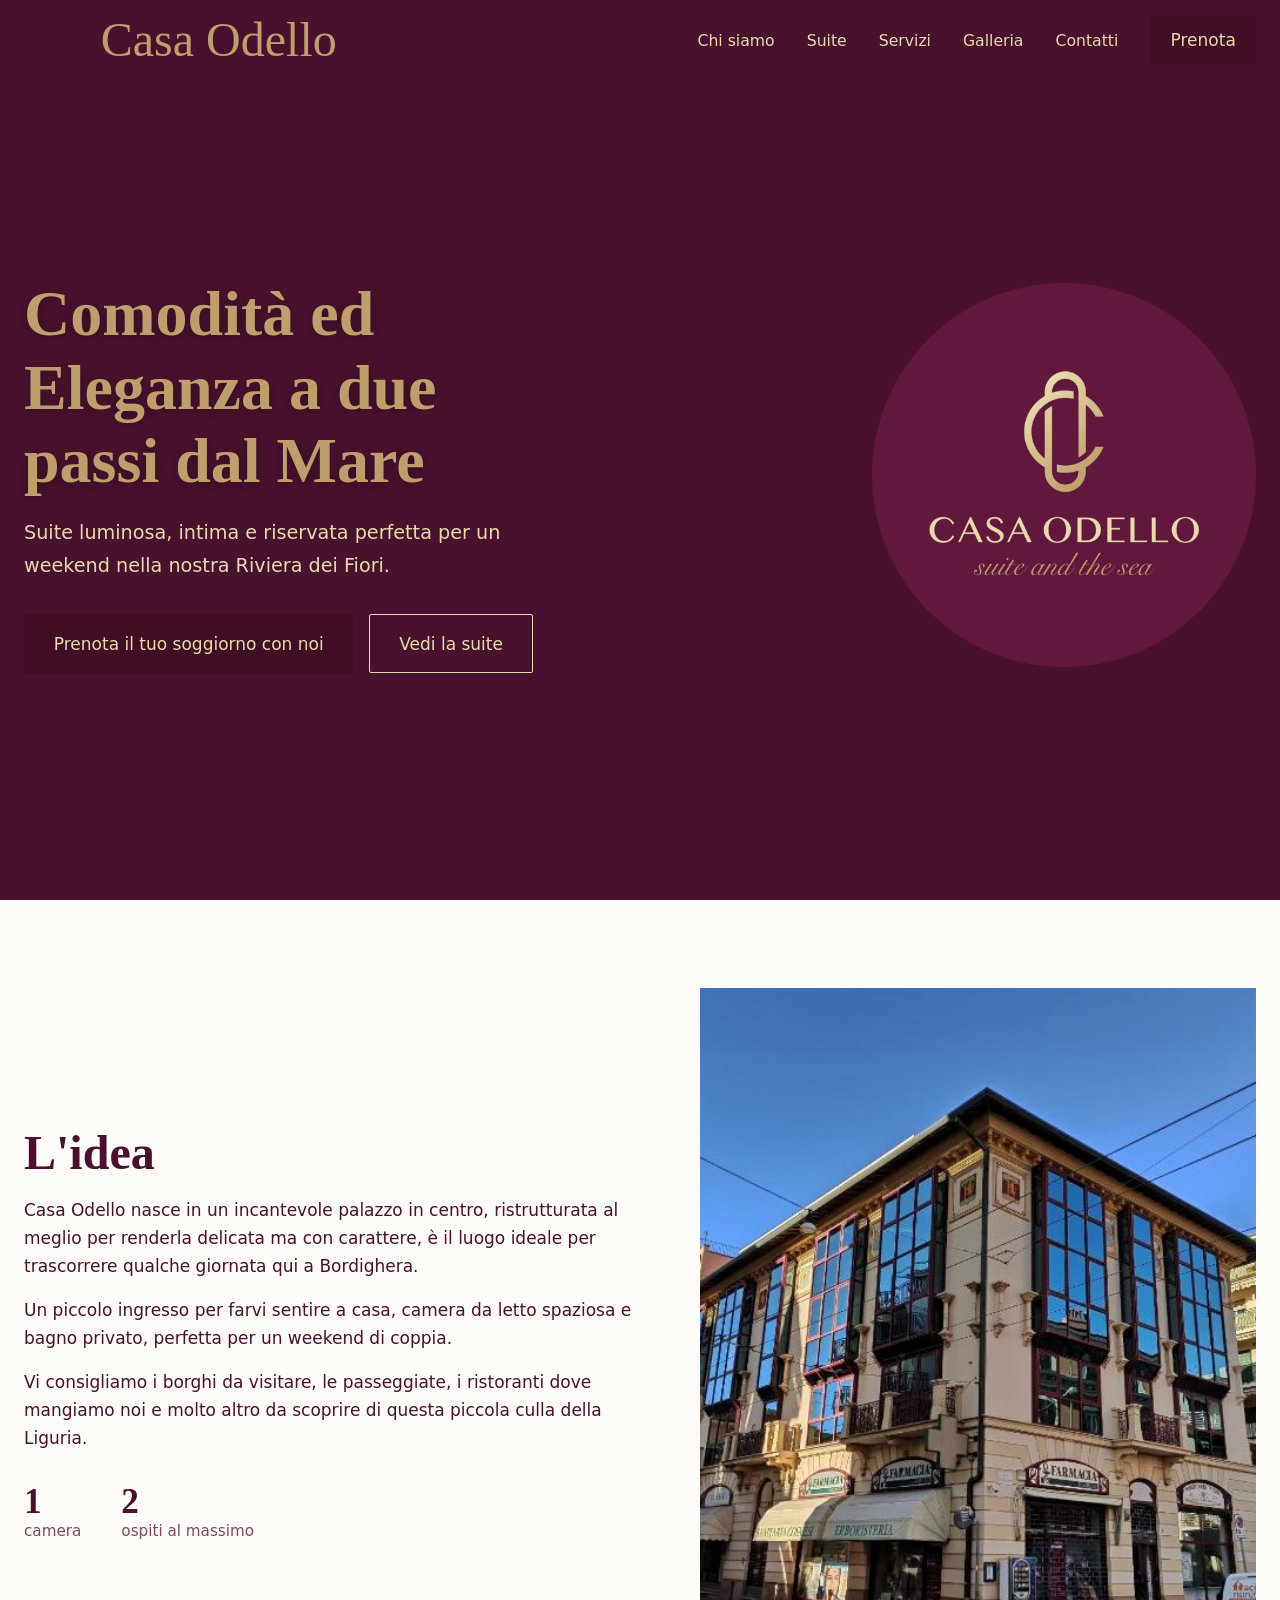
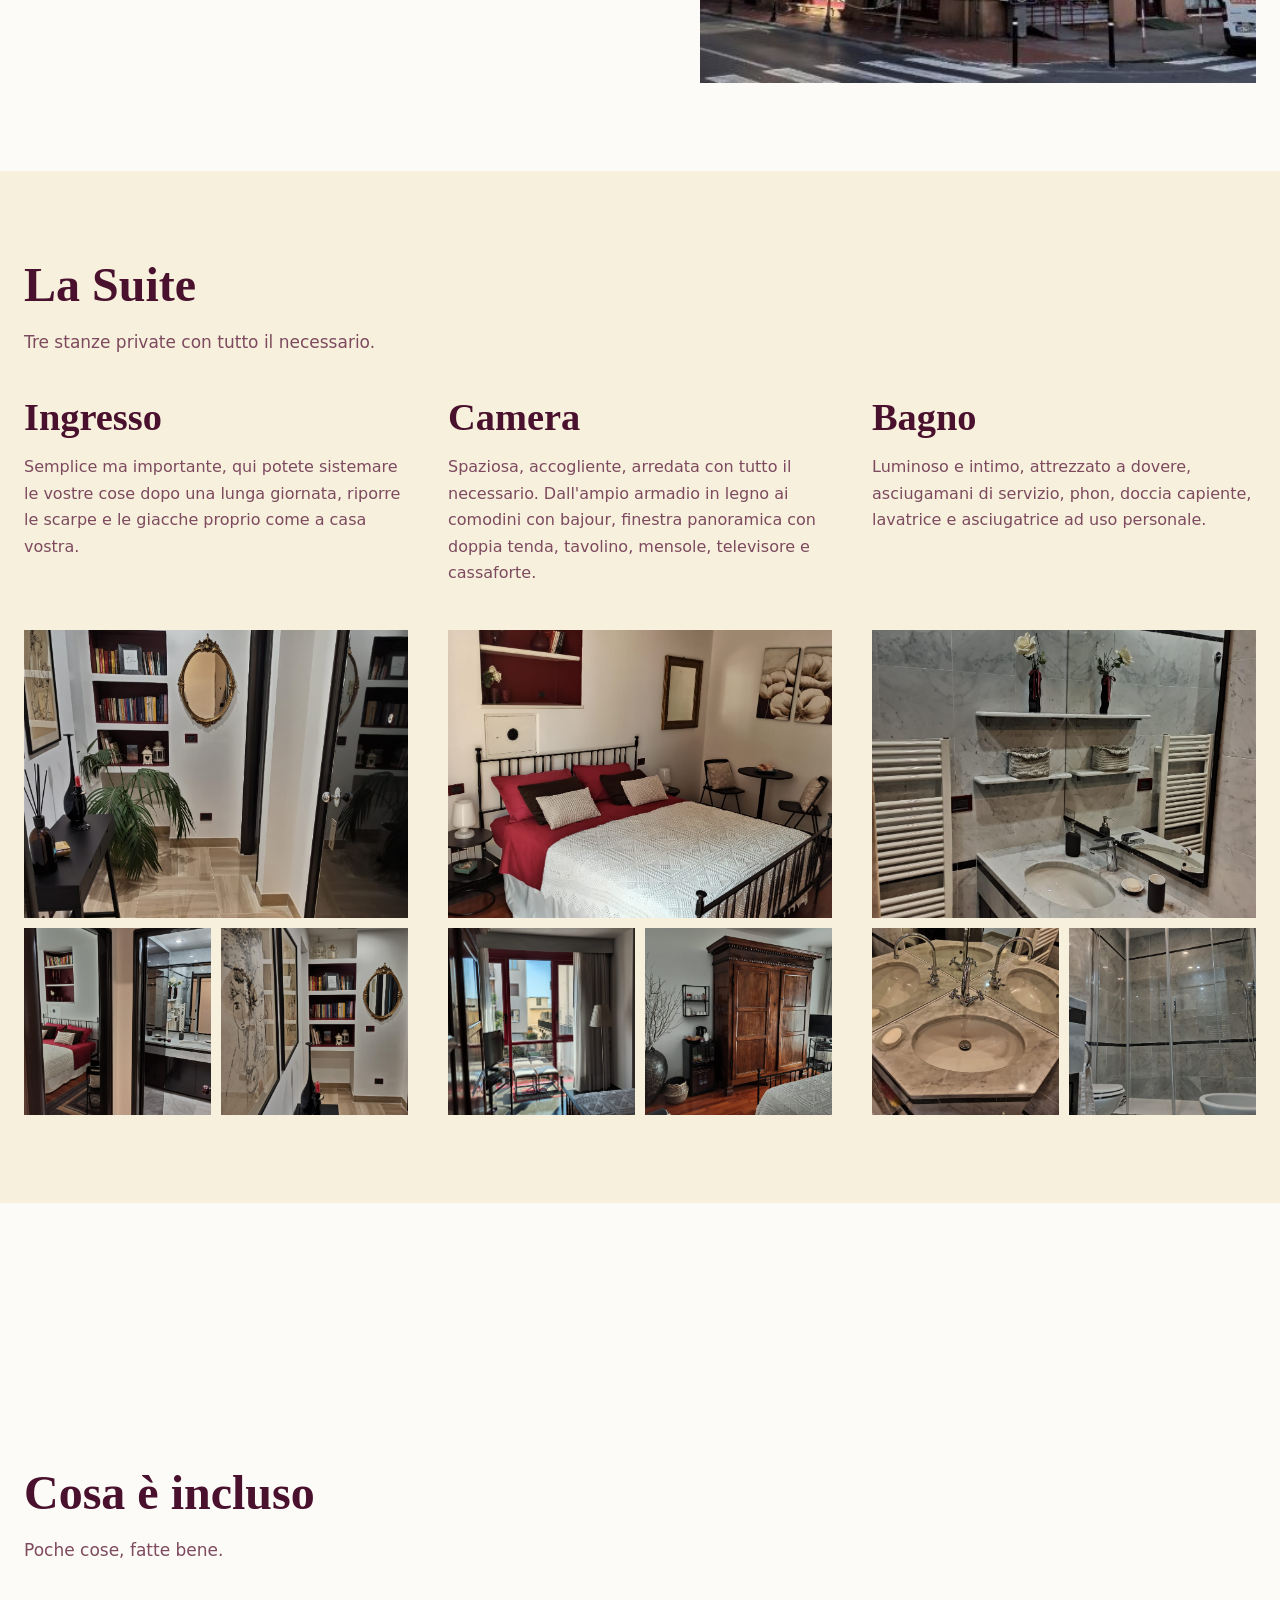
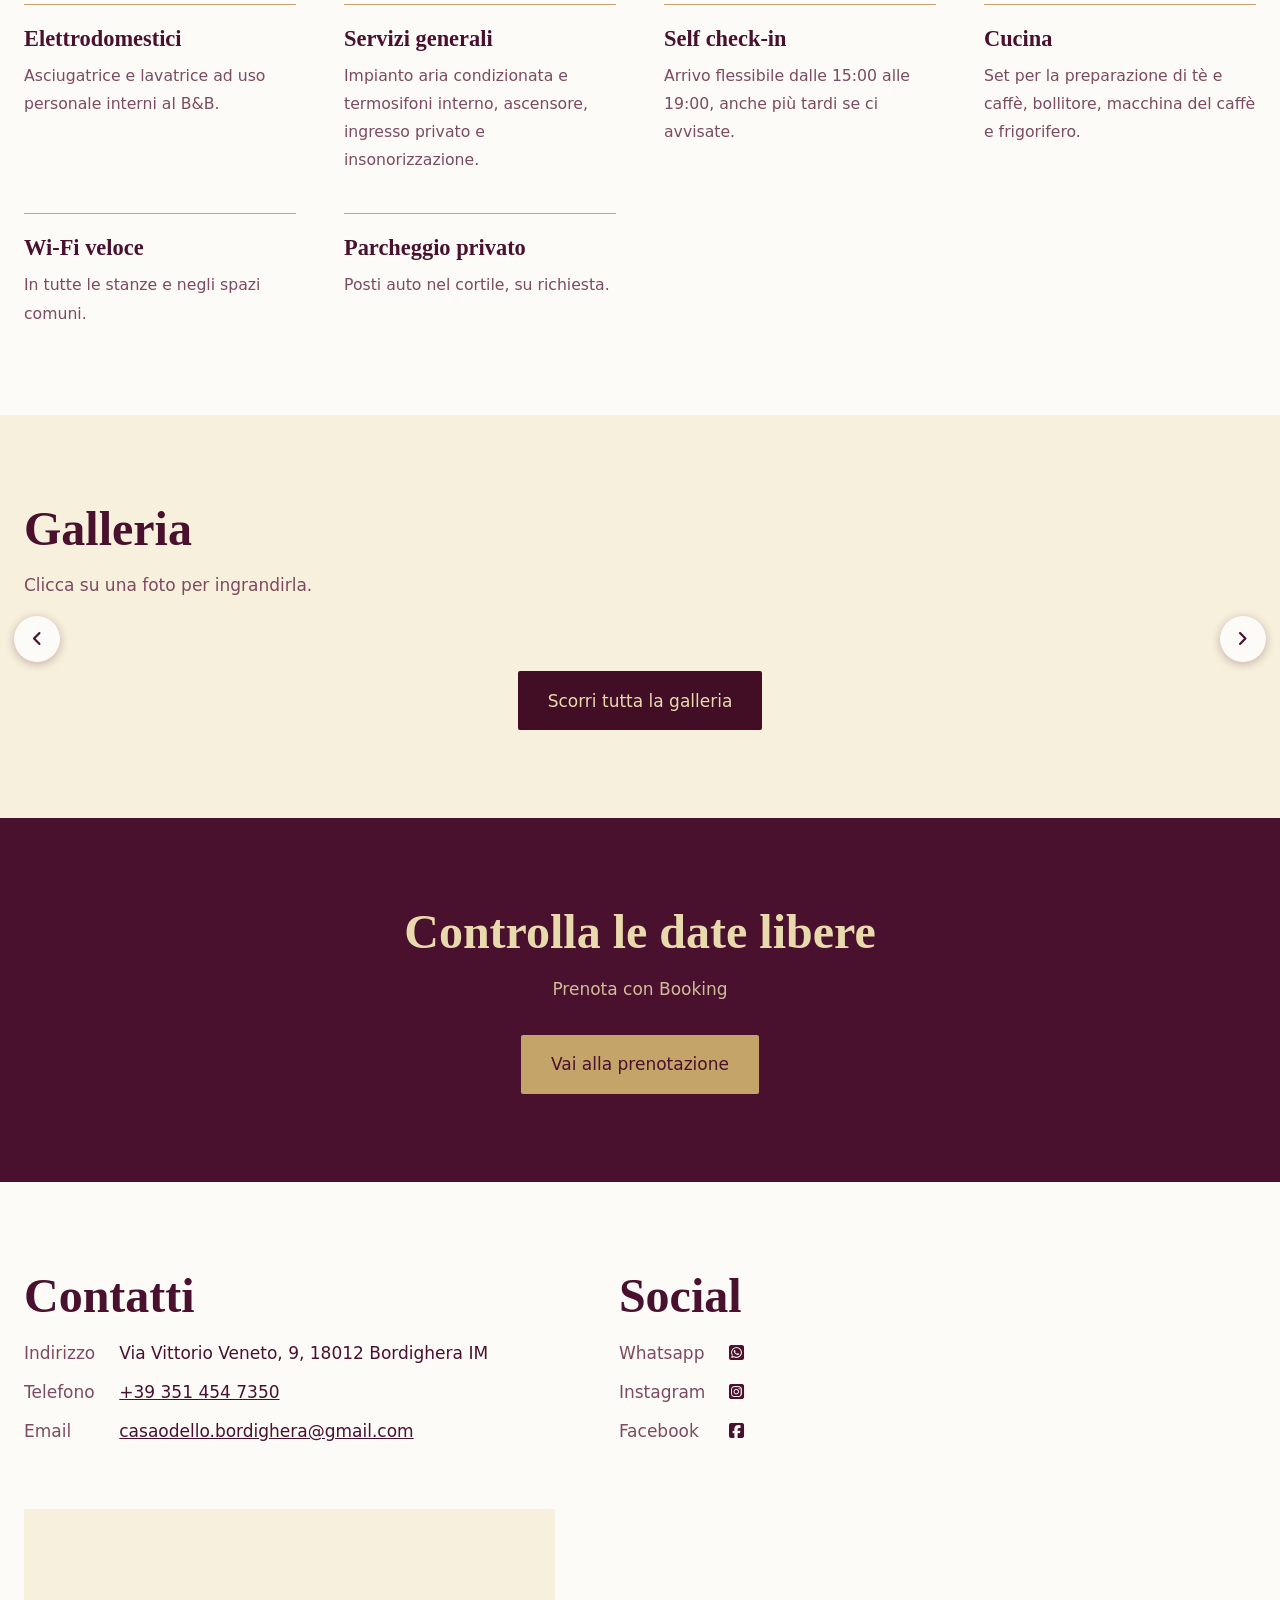
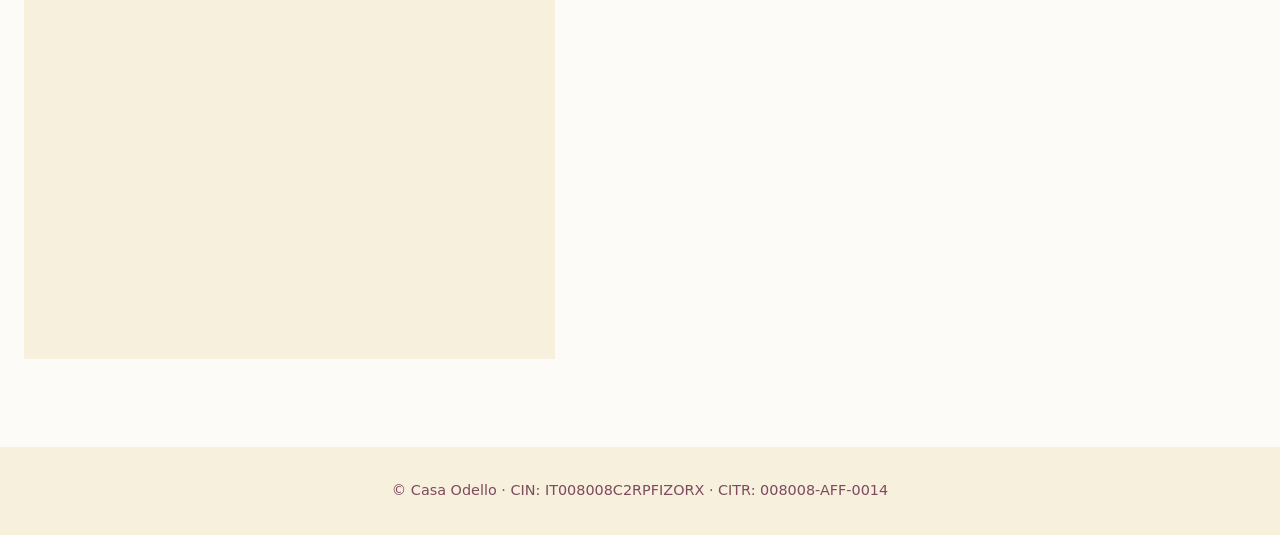
==== sito/index.html @ 40a5bc4b "final" ====
<!DOCTYPE html>
<html lang="it">
<head>
  <meta charset="UTF-8">
  <meta name="viewport" content="width=device-width, initial-scale=1">
  <title>Casa Odello · Bed & Breakfast</title>
  <meta name="description" content="Bed &amp; Breakfast con suite luminose, colazione fatta in casa e accoglienza familiare.">
  <link rel="preconnect" href="https://fonts.googleapis.com">
  <link rel="preconnect" href="https://fonts.gstatic.com" crossorigin>
  <link rel="stylesheet" type="text/css" href="CSS/style.css">
  <link rel="stylesheet" href="https://cdnjs.cloudflare.com/ajax/libs/font-awesome/6.5.0/css/all.min.css">
</head>

<body>
  <header id="top">
    <div class="wrap nav">
      <a href="#" class="title">Casa Odello</a>
      <button class="burger" aria-label="Apri il menu" aria-expanded="false"><i class="fa-solid fa-bars fa-sm"></i></button>
      <nav aria-label="Principale">
      <ul>
        <li><a href="#chi-siamo">Chi siamo</a></li>
        <li><a href="#suite">Suite</a></li>
        <li><a href="#servizi">Servizi</a></li>
        <li><a href="#galleria">Galleria</a></li>
        <li><a href="#contatti">Contatti</a></li>
        <li><a href="mail.html" class="btn">Prenota</a></li>
      </ul>
      </nav>
    </div>
  </header>

  <main>
    <!-- HERO -->
<section class="hero">
  <div class="wrap">
    <div class="hero-text">
      <h1>Comodità ed Eleganza a due passi dal Mare</h1>
      <p>Suite luminosa, intima e riservata perfetta per un weekend nella nostra Riviera dei Fiori.</p>
      <div class="actions">
        <a href="mail.html" class="btn">Prenota il tuo soggiorno con noi</a>
        <a href="#suite" class="btn ghost">Vedi la suite</a>
      </div>
    </div>
    <div class="hero-logo-wrapper">
      <img src="FOTO/logo.jpg" alt="Logo Casa Odello">
    </div>
  </div>
</section>

    <!-- CHI SIAMO -->
    <section id="chi-siamo">
      <div class="wrap about">
        <div>
          <h2>L'idea</h2>
          <p>Casa Odello nasce in un incantevole palazzo in centro, ristrutturata al meglio per renderla delicata ma con carattere, è il luogo ideale per trascorrere qualche giornata qui a Bordighera.</p>
          <p>Un piccolo ingresso per farvi sentire a casa, camera da letto spaziosa e bagno privato, perfetta per un weekend di coppia.</p>
          <p>Vi consigliamo i borghi da visitare, le passeggiate, i ristoranti dove mangiamo noi e molto altro da scoprire di questa piccola culla della Liguria.</p>
          <div class="facts">
            <div><strong>1</strong>camera</div>
            <div><strong>2</strong>ospiti al massimo</div>
          </div>
        </div>
        <figure class="ph"><img src="FOTO/473213529.jpg" alt="La facciata del B&amp;B"></figure>
      </div>
    </section>

    <!-- ingresso, CAMERA, BAGNO -->
    <section id="suite" class="alt">
      <div class="wrap">
        <h2>La Suite</h2>
        <p class="lead">Tre stanze private con tutto il necessario.</p>
        <div class="spaces">  
          <!-- ingresso -->
          <article class="space">
            <h2>Ingresso</h2>
            <p class="lead">Semplice ma importante, qui potete sistemare le vostre cose dopo una lunga giornata, riporre le scarpe e le giacche proprio come a casa vostra.</p>
            <div class="space-photos">
              <figure class="ph"><img src="FOTO/ingresso/ingresso1.jpeg" alt="ingresso"></figure>
              <figure class="ph"><img src="FOTO/ingresso/ingresso2.jpeg" alt="ingresso, dettaglio"></figure>
              <figure class="ph"><img src="FOTO/ingresso/ingresso3.jpeg" alt="ingresso, ingresso"></figure>
            </div>
          </article>

          <!-- CAMERA -->
          <article class="space">
            <h2>Camera</h2>
            <p class="lead">Spaziosa, accogliente, arredata con tutto il necessario. Dall'ampio armadio in legno ai comodini con bajour, finestra panoramica con doppia tenda, tavolino, mensole, televisore e cassaforte.</p>
            <div class="space-photos">
              <figure class="ph"><img src="FOTO/camera/camera1.jpeg" alt="Il letto della camera"></figure>
              <figure class="ph"><img src="FOTO/camera/camera2.jpeg" alt="La finestra panoramica"></figure>
              <figure class="ph"><img src="FOTO/camera/camera3.jpeg" alt="Armadio e mensole"></figure>
            </div>
          </article>

          <!-- BAGNO -->
          <article class="space">
            <h2>Bagno</h2>
            <p class="lead">Luminoso e intimo, attrezzato a dovere, asciugamani di servizio, phon, doccia capiente, lavatrice e asciugatrice ad uso personale.</p>
            <div class="space-photos">
              <figure class="ph"><img src="FOTO/bagno/bagno1.jpeg" alt="Il bagno"></figure>
              <figure class="ph"><img src="FOTO/bagno/bagno2.jpeg" alt="La doccia"></figure>
              <figure class="ph"><img src="FOTO/bagno/bagno3.jpeg" alt="Lavabo e specchio"></figure>
            </div>
          </article>

        </div>
      </div>
    </section>

    <section >

    </section>

    <!-- SERVIZI -->
    <section id="servizi">
      <div class="wrap">
        <h2>Cosa è incluso</h2>
        <p class="lead">Poche cose, fatte bene.</p>
        <ul class="services">
          <li><strong>Elettrodomestici</strong><span>Asciugatrice e lavatrice ad uso personale interni al B&B.</span></li>
          <li><strong>Servizi generali</strong><span>Impianto aria condizionata e termosifoni interno, ascensore, ingresso privato e insonorizzazione.</span></li>
          <li><strong>Self check-in</strong><span>Arrivo flessibile dalle 15:00 alle 19:00, anche più tardi se ci avvisate.</span></li>
          <li><strong>Cucina</strong><span>Set per la preparazione di tè e caffè, bollitore, macchina del caffè e frigorifero.</span></li>
          <li><strong>Wi-Fi veloce</strong><span>In tutte le stanze e negli spazi comuni.</span></li>
          <li><strong>Parcheggio privato</strong><span>Posti auto nel cortile, su richiesta.</span></li>
        </ul>
      </div>
    </section>

    <!-- GALLERIA -->
    <section id="galleria" class="alt">
      <div class="wrap">
        <h2>Galleria</h2>
        <p class="lead">Clicca su una foto per ingrandirla.</p>
        <div class="gallery-slider">
          <button type="button" class="gs-btn gs-prev" aria-label="Foto precedenti"><i class="fa-solid fa-angle-left"></i></button>
          <div class="gallery" id="gallery"></div>
          <button type="button" class="gs-btn gs-next" aria-label="Foto successive"><i class="fa-solid fa-angle-right"></i></button>
        </div>
        <div class="gallery-actions">
          <button type="button" class="btn js-booking" id="gallery-toggle" aria-expanded="false">Scorri tutta la galleria</button>
        </div>
      </div>
    </section>

    <!-- PRENOTA -->
    <section class="book" id="prenota">
      <div class="wrap">
        <h2>Controlla le date libere</h2>
        <p>Prenota con Booking</p>
        <a href="#" class="btn js-booking">Vai alla prenotazione</a>
      </div>
    </section>

    <!-- CONTATTI -->
    <section id="contatti">
      <div class="wrap contact">
        <div>
          <h2>Contatti</h2>
          <dl>
            <dt>Indirizzo</dt>
            <dd>Via Vittorio Veneto, 9, 18012 Bordighera IM</dd>
            <dt>Telefono</dt>
            <dd><a href="tel:+393514547350">+39 351 454 7350</a></dd>
            <dt>Email</dt>
            <dd><a href="mailto:casaodello.bordighera@gmail.com">casaodello.bordighera@gmail.com</a></dd>
          </dl>
        </div>
        <div>
          <h2>Social</h2>
          <dl>
            <dt>Whatsapp</dt>
            <dd><a href="https://wa.me/+393514547350"><i class="fa-brands fa-square-whatsapp"></i></a></dd>
            <dt>Instagram</dt>
            <dd><a href=""><i class="fa-brands fa-square-instagram"></i></a></dd>
            <dt>Facebook</dt>
            <dd><a href=""><i class="fa-brands fa-square-facebook"></i></a></dd>
          </dl>
        </div>
        <iframe class="map" src="https://www.google.com/maps?q=Via+Vittorio+Veneto+9,+Bordighera&output=embed" 
        title="Mappa" loading="lazy" style="width: 100%; height: 450px; border: 0;"></iframe>
      </div>
    </section>
  </main>

  <footer>
    <div class="wrap">© <span id="year"></span> Casa Odello · CIN: IT008008C2RPFIZORX · CITR: 008008-AFF-0014</div>
  </footer>

  <a href="#" class="sticky-book js-booking">Prenota ora
  </a>

  <script src="JS/script.js"></script>

</body>
</html>
---- sito/CSS/style.css ----
/* ===== COLORI E FONT: modifica qui ===== */
:root{
  --ink:#49112d;          /* bordeaux del logo: testi e sezione "Prenota" */
  --ink-soft:#7D4A5F;     /* bordeaux morbido per testi secondari */
  --mist:#F7F0DC;         /* crema: sezioni alternate e footer */
  --paper:#FDFBF7;        /* bianco caldo */
  --brass:#410e26;        /* pulsanti: bordeaux */
  --brass-dark:#430E27;   /* pulsanti al passaggio del mouse */
  --gold-text:#be9e6d;
  --light-gold-text:#e9daad;
  --gold:#C4A468;         /* oro per gli accenti */
  --err:#A33A2B;
  --ok:#2F6B4F;
  --serif:'Cormorant Garamond',Georgia,serif;
  --sans:'Jost',system-ui,-apple-system,'Segoe UI',sans-serif;
  --max:1300px;
  --nav-h:80px;
}
*{box-sizing:border-box;margin:0;padding:0}
html{scroll-behavior:smooth;scroll-padding-top:72px}
/* overflow-x:clip evita lo scroll laterale che faceva "accorciare" il footer */
body{font-family:var(--sans);color:var(--ink);background:var(--paper);line-height:1.65;font-size:1.0625rem;
     overflow-x:clip;min-width:320px}
img{display:block;max-width:100%}
a{color:inherit}
:focus-visible{outline:3px solid var(--brass);outline-offset:3px}
.wrap{max-width:var(--max);margin:0 auto;padding:0 1.5rem;width:100%}
section{padding:5.5rem 0}
section.alt{background:var(--mist)}
h1,h2,h3{font-family:var(--serif);font-weight:600;line-height:1.1}
h2{font-size:clamp(1.8rem,4vw,3rem);margin-bottom:1rem}
.lead{max-width:60ch;color:var(--ink-soft);margin-bottom:2.5rem}

/* titolo "Casa Odello": si rimpicciolisce da solo sugli schermi stretti */
.title{text-decoration:none;font-size:clamp(1.35rem,5.5vw,3rem);padding-left:clamp(0rem,6vw,6rem);
       color:var(--gold-text);font-family:Copperplate,Papyrus,fantasy;white-space:nowrap;
       overflow:hidden;text-overflow:ellipsis;min-width:0}

/* ===== PULSANTI ===== */
.btn{display:inline-block;background:var(--brass);color:var(--light-gold-text);text-decoration:none;
     padding:.9rem 1.8rem;border-radius:2px;border:1.5px solid transparent;cursor:pointer;
     font:inherit;font-weight:500;transition:background .2s,border-color .2s;text-align:center}
.btn:hover{background:var(--brass-dark);border-color:var(--gold-text)}
.btn:disabled{opacity:.6;cursor:wait}
.btn.ghost{background:transparent;border-color:var(--light-gold-text)}
.btn.ghost:hover{background:rgba(255,255,255,.15);border-color:var(--gold-text)}

/* ===== SEGNAPOSTO FOTO ===== */
.ph{position:relative;background:linear-gradient(135deg,#E8DCC8,#DECFB7);overflow:hidden}
.ph img{width:100%;height:100%;object-fit:cover}
.ph.empty img{visibility:hidden}
.ph.empty::after{content:"Inserisci foto";position:absolute;inset:0;display:grid;place-items:center;
      color:var(--ink-soft);font-size:.9rem}

/* ===== NAVIGAZIONE ===== */
header{position:fixed;inset:0 0 auto 0;z-index:50;transition:background .3s,box-shadow .3s;color:var(--light-gold-text)}
header.solid{background:var(--paper);color:var(--ink);box-shadow:0 1px 0 rgba(97,21,57,.12)}
header.dark{background:var(--ink);color:var(--light-gold-text)}   /* usata dalla pagina contatti */
.nav{display:flex;align-items:center;justify-content:space-between;gap:1rem;height:var(--nav-h)}
nav ul{display:flex;gap:2rem;list-style:none;align-items:center}
nav a{text-decoration:none;font-size:.98rem}
nav a:not(.btn):hover{text-decoration:underline;text-underline-offset:6px}
nav .btn{padding:.55rem 1.2rem}
.burger{display:none;background:none;border:0;color:inherit;font-size:1.8rem;cursor:pointer;line-height:1;flex:none}

/* ===== HERO ===== */
.hero{
  background-color:var(--ink);
  background-size:cover;
  background-position:center;
  min-height:100svh;
  display:flex;
  align-items:center;
  justify-content:center;
  padding:calc(var(--nav-h) + 30px) 0 60px;
  color:#fff;
}
.hero .wrap{display:flex;align-items:center;justify-content:space-between;gap:clamp(2rem,6vw,5rem)}
.hero-text{flex:1 1 0;min-width:0;text-align:left}
.hero-text h1{
  font-size:clamp(2.2rem,5vw,7rem);
  line-height:1.15;
  color:var(--gold-text);
  margin-bottom:1.2rem;
  max-width:16ch;
  overflow-wrap:break-word;
  text-shadow:0 2px 10px rgba(0,0,0,.3);
}
.hero-text p{font-size:clamp(1.05rem,2vw,1.2rem);line-height:1.7;color:var(--light-gold-text);margin-bottom:2rem;max-width:46ch}
.hero .actions{display:flex;gap:1rem;flex-wrap:wrap}
.hero-logo-wrapper{flex:0 1 clamp(220px,30vw,400px);display:flex;justify-content:center;align-items:center}
.hero-logo-wrapper img{width:100%;height:auto;border-radius:50%}   /* il logo è circolare */

/* ===== CHI SIAMO ===== */
.about{display:grid;grid-template-columns:1.1fr 1fr;gap:4rem;align-items:center}
.about .ph{aspect-ratio:4/5}
.about p+p{margin-top:1rem}
.facts{display:flex;gap:2.5rem;margin-top:2rem;flex-wrap:wrap}
.facts div{font-size:.95rem;color:var(--ink-soft)}
.facts strong{display:block;font-family:var(--serif);font-size:2.2rem;color:var(--ink);line-height:1}

/* ===== SUITE: ingresso, camera, bagno ===== */
.spaces{display:grid;grid-template-columns:repeat(3,1fr);gap:2.5rem;align-items:start}
.space h2{font-size:clamp(1.8rem,3vw,2.4rem)}
.space .lead{font-size:1rem;margin-bottom:1.5rem;min-height:9.5em}
.space-photos{display:grid;grid-template-columns:1fr 1fr;gap:.6rem}
.space-photos .ph{aspect-ratio:1/1}
.space-photos .ph:first-child{grid-column:span 2;aspect-ratio:4/3}
.room-info{display:flex;justify-content:space-between;align-items:flex-end;gap:1rem;flex-wrap:wrap;margin-top:1.5rem}
.room-info ul{list-style:none;color:var(--ink-soft);font-size:.95rem}
.room-cta{text-align:right}

/* ===== SERVIZI ===== */
.services{display:grid;grid-template-columns:repeat(auto-fit,minmax(min(230px,100%),1fr));gap:2.5rem 3rem;list-style:none}
.services li{border-top:1.5px solid var(--gold);padding-top:1rem}
.services strong{display:block;font-family:var(--serif);font-size:1.4rem;margin-bottom:.2rem}
.services span{color:var(--ink-soft);font-size:.98rem}

/* ===== GALLERIA: slider ===== */
.gallery-slider{position:relative}
.gallery{display:flex;gap:1rem;overflow-x:auto;scroll-snap-type:x mandatory;scrollbar-width:none}
.gallery::-webkit-scrollbar{display:none}
.gallery .ph{flex:0 0 calc((100% - 2rem) / 3);aspect-ratio:4/3;scroll-snap-align:start;border-radius:2px;cursor:zoom-in}
.gallery .ph img{transition:transform .3s}
.gallery .ph:hover img{transform:scale(1.04)}
.gs-btn{position:absolute;top:50%;transform:translateY(-50%);z-index:2;width:46px;height:46px;
        border:0;border-radius:50%;background:var(--paper);color:var(--ink);font-size:1.1rem;
        box-shadow:0 2px 10px rgba(80,21,48,.3);cursor:pointer;transition:background .2s}
.gs-btn:hover:not(:disabled){background:var(--gold)}
.gs-btn:disabled{opacity:.35;cursor:default}
.gs-prev{left:-.6rem}
.gs-next{right:-.6rem}
.gallery-actions{text-align:center;margin-top:2rem}
.gallery-slider.expanded .gallery{display:grid;grid-template-columns:repeat(auto-fill,minmax(min(220px,100%),1fr));overflow:visible}
.gallery-slider.expanded .gallery .ph{flex:none}
.gallery-slider.expanded .gs-btn{display:none}

/* ===== LIGHTBOX ===== */
.lightbox{position:fixed;inset:0;background:rgba(40,8,24,.94);display:none;place-items:center;z-index:100;padding:2rem}
.lightbox.open{display:grid}
.lightbox img{max-height:85vh;max-width:92vw;object-fit:contain}
.lightbox button{position:absolute;background:none;border:0;color:#fff;font-size:2.4rem;cursor:pointer;padding:.5rem 1rem}
.lb-close{top:1rem;right:1rem}
.lb-prev{left:.5rem}
.lb-next{right:.5rem}

/* ===== PRENOTA ===== */
.book{background:var(--ink);color:var(--light-gold-text);text-align:center}
.book h2{max-width:20ch;margin-inline:auto}
.book .btn{background:var(--gold);color:var(--ink)}
.book .btn:hover{background:#d4b87f}
.book p{max-width:48ch;margin:0 auto 2rem;opacity:.85}

/* ===== CONTATTI (sezione del sito) ===== */
.contact{display:grid;grid-template-columns:1fr 1.2fr;gap:4rem}
.contact dl{display:grid;grid-template-columns:auto 1fr;gap:.7rem 1.5rem}
.contact dt{color:var(--ink-soft)}
.map{aspect-ratio:4/3;border:0;width:100%;max-width:100%;background:var(--mist)}

/* ===== PAGINA "SCRIVICI" (modulo email) ===== */
.mail-page{padding:calc(var(--nav-h) + 3.5rem) 0 5rem}
.mail-grid{display:grid;grid-template-columns:1fr 1.4fr;gap:4rem;align-items:start}
.mail-intro h1{font-size:clamp(2.2rem,5vw,3.6rem);color:var(--ink);margin-bottom:1rem}
.mail-intro p{color:var(--ink-soft);margin-bottom:1rem;max-width:42ch}
.mail-intro dl{display:grid;grid-template-columns:auto 1fr;gap:.5rem 1.2rem;margin-top:2rem}
.mail-intro dt{color:var(--ink-soft)}
.mail-form{background:var(--mist);border-top:3px solid var(--gold);padding:2rem;display:grid;grid-template-columns:1fr 1fr;gap:1.2rem}
.mail-form .full{grid-column:1/-1}
.mail-form label{display:block;font-weight:500;margin-bottom:.3rem;font-size:.95rem}
.mail-form label small{font-weight:400;color:var(--ink-soft)}
.mail-form input,.mail-form select,.mail-form textarea{width:100%;font:inherit;color:var(--ink);background:#fff;
      border:1.5px solid rgba(73,17,45,.3);border-radius:2px;padding:.7rem .8rem}
.mail-form input:focus,.mail-form select:focus,.mail-form textarea:focus{border-color:var(--ink)}
.mail-form textarea{min-height:140px;resize:vertical}
.mail-form [aria-invalid="true"]{border-color:var(--err)}
.err{color:var(--err);font-size:.88rem;margin-top:.25rem;min-height:1.2em}
.hp{position:absolute;left:-9999px;height:0;overflow:hidden}
.check{display:flex;gap:.6rem;align-items:flex-start;font-size:.92rem;color:var(--ink-soft)}
.check input{width:auto;margin-top:.35rem}
.check label{font-weight:400;margin:0}
.mail-form .btn.ghost,.mail-choices .btn.ghost{color:var(--ink);border-color:var(--ink)}
.mail-form .btn.ghost:hover,.mail-choices .btn.ghost:hover{background:rgba(73,17,45,.08)}
.mail-choices{background:#fff;border:1.5px solid var(--gold);padding:1rem 1.2rem}
.mail-btns{display:flex;gap:.6rem;flex-wrap:wrap;margin-top:.7rem}
.status{padding:1rem;border-radius:2px;display:none}
.status.ok{display:block;background:#dcefe5;color:var(--ok)}
.status.ko{display:block;background:#f6dedb;color:var(--err)}

/* ===== FOOTER: sempre a tutta larghezza ===== */
footer{width:100%;padding:2rem 0;text-align:center;font-size:.9rem;color:var(--ink-soft);background:var(--mist)}

/* ===== BARRA PRENOTA SU MOBILE ===== */
.sticky-book{display:none}

/* ===== RESPONSIVE ===== */
/* menu a tendina già sotto i 1000px, così titolo e voci non si scontrano */
@media (max-width:1000px){
  :root{--nav-h:68px}
  .burger{display:block}
  nav ul{position:absolute;top:var(--nav-h);left:0;right:0;flex-direction:column;background:var(--paper);color:var(--ink);
         padding:1.5rem;gap:1.2rem;display:none;box-shadow:0 12px 24px rgba(0,0,0,.1)}
  nav ul.open{display:flex}
  .spaces{grid-template-columns:1fr;gap:4rem}
  .space .lead{min-height:0}
  .room-cta{text-align:left}
}
@media (max-width:900px){
  .hero .wrap{flex-direction:column-reverse;gap:2rem;text-align:center}
  .hero-text{text-align:center;flex:none;width:100%}
  .hero-text h1,.hero-text p{margin-inline:auto}
  .hero .actions{justify-content:center}
  .hero-logo-wrapper{flex:0 0 auto;width:min(180px,45vw)}
}
@media (max-width:820px){
  section{padding:4rem 0}
  .wrap{padding:0 1.1rem}
  .about,.contact,.mail-grid{grid-template-columns:1fr;gap:2rem}
  .gallery .ph{flex-basis:calc((100% - 1rem) / 2)}
  .mail-form{grid-template-columns:1fr;padding:1.4rem}
  .sticky-book{display:block;position:fixed;left:0;right:0;bottom:0;z-index:40;text-align:center;
               padding:1rem 1rem calc(1rem + env(safe-area-inset-bottom,0px));
               background:var(--brass);color:var(--light-gold-text);text-decoration:none;font-weight:500}
  footer{padding-bottom:5rem}
}
@media (max-width:560px){
  .gallery .ph{flex-basis:72%}
  .gs-prev{left:.2rem}
  .gs-next{right:.2rem}
  .facts{gap:1.5rem}
  .hero .actions .btn{flex:1 1 100%}
  .lightbox{padding:1rem}
  .lightbox button{font-size:2rem;padding:.4rem .7rem}
}
@media (prefers-reduced-motion:reduce){html{scroll-behavior:auto}*{transition:none!important}}
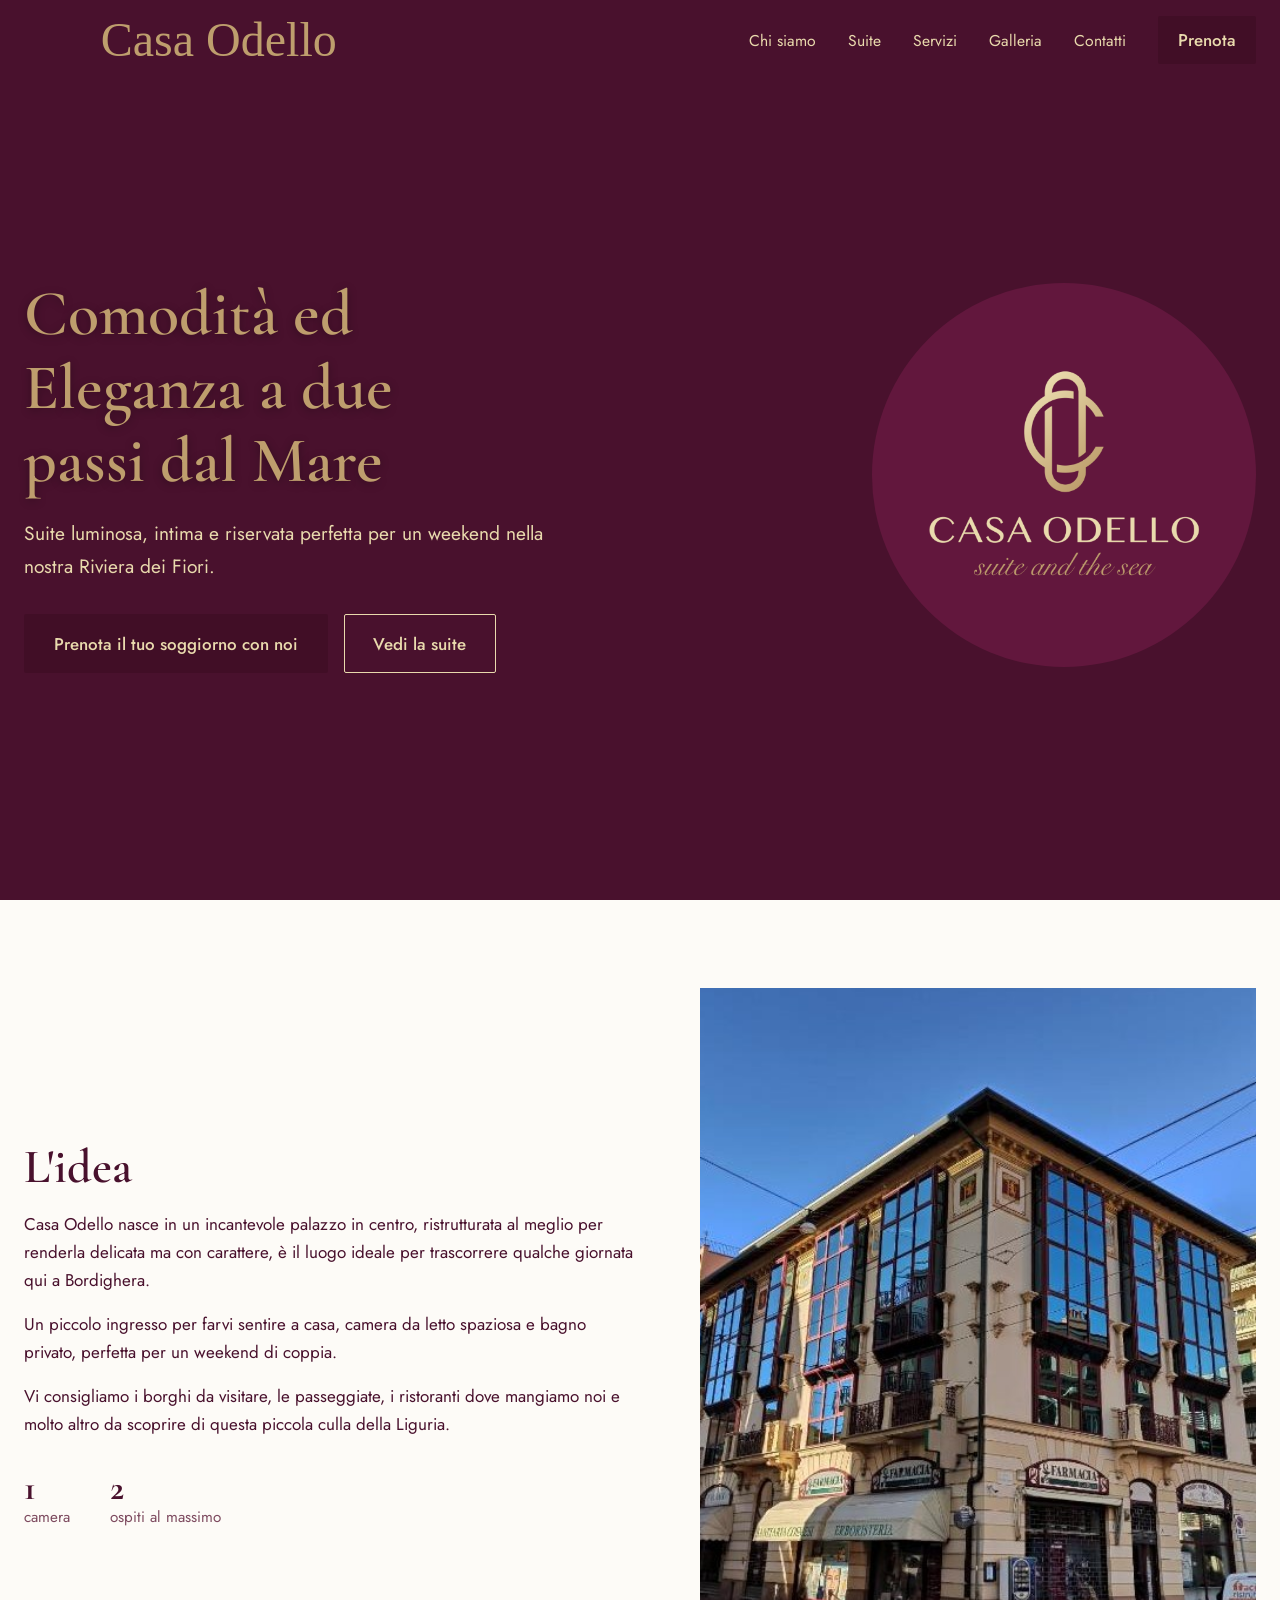
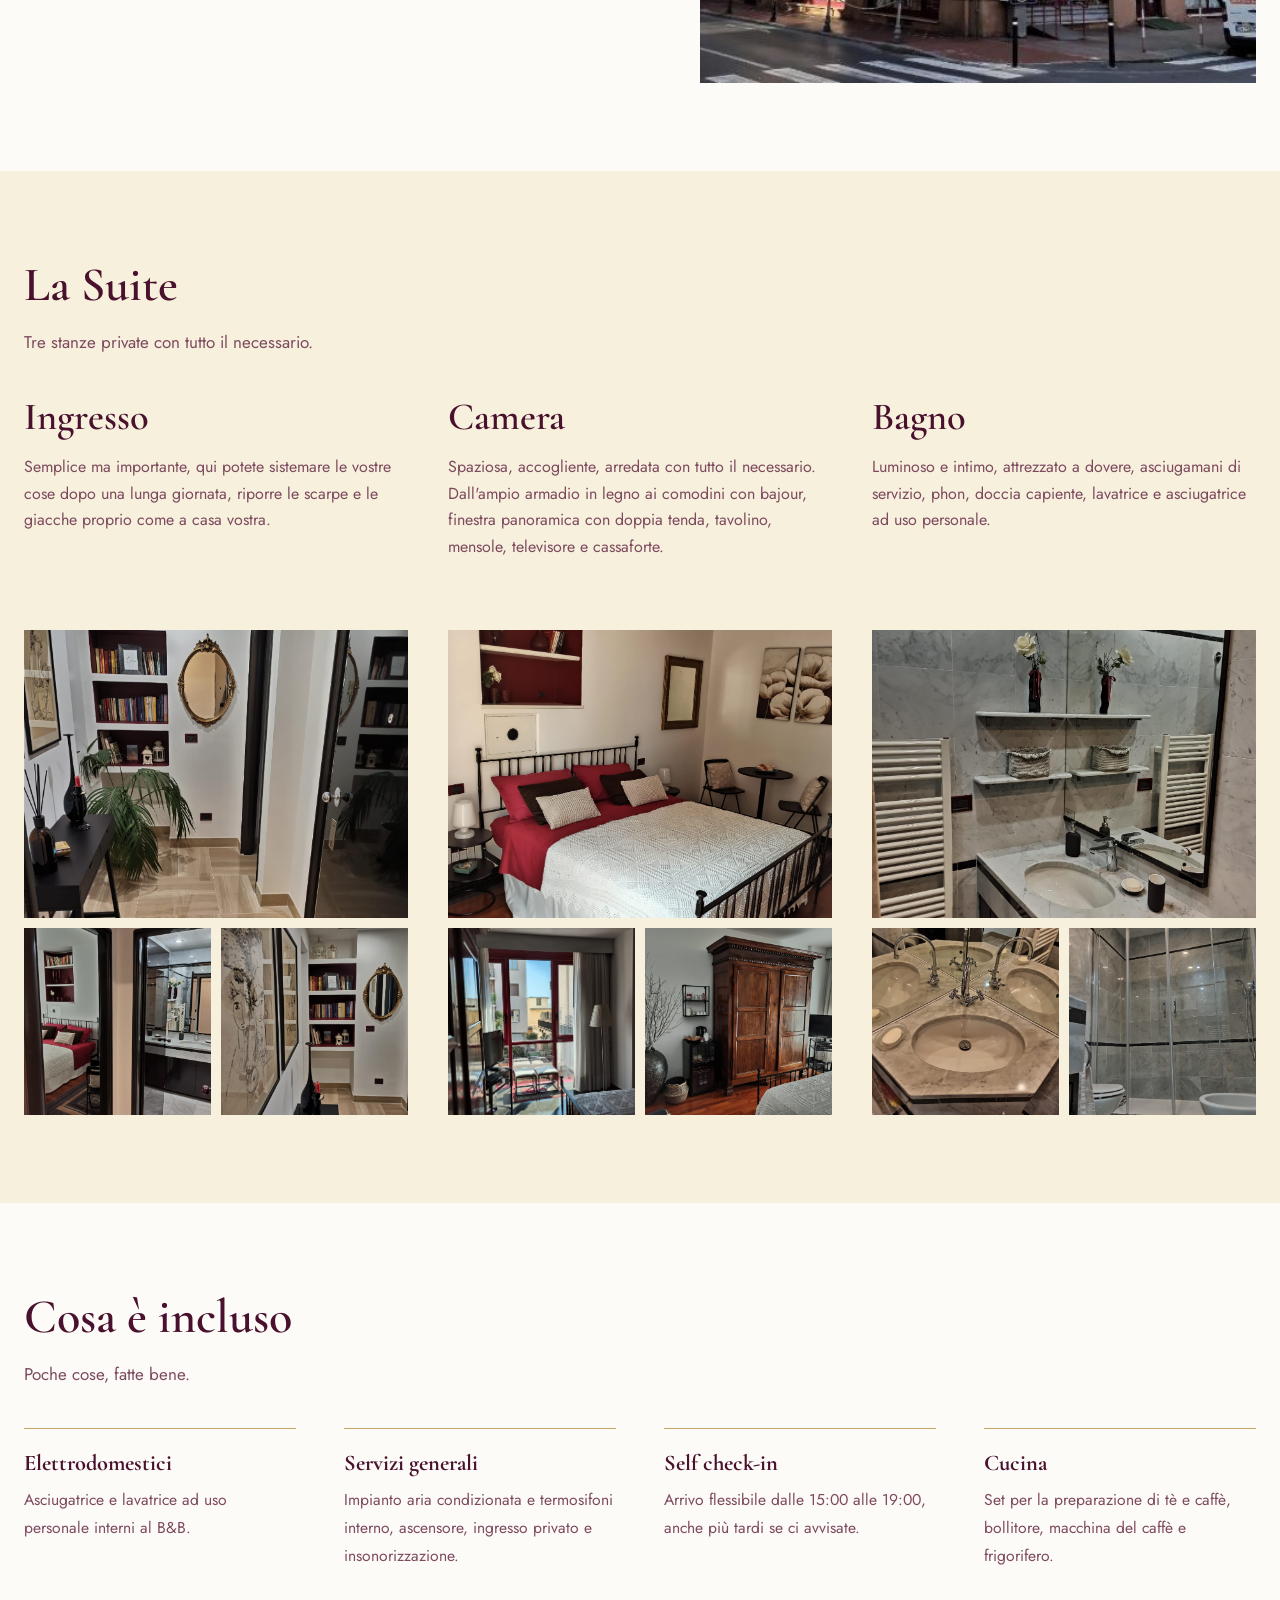
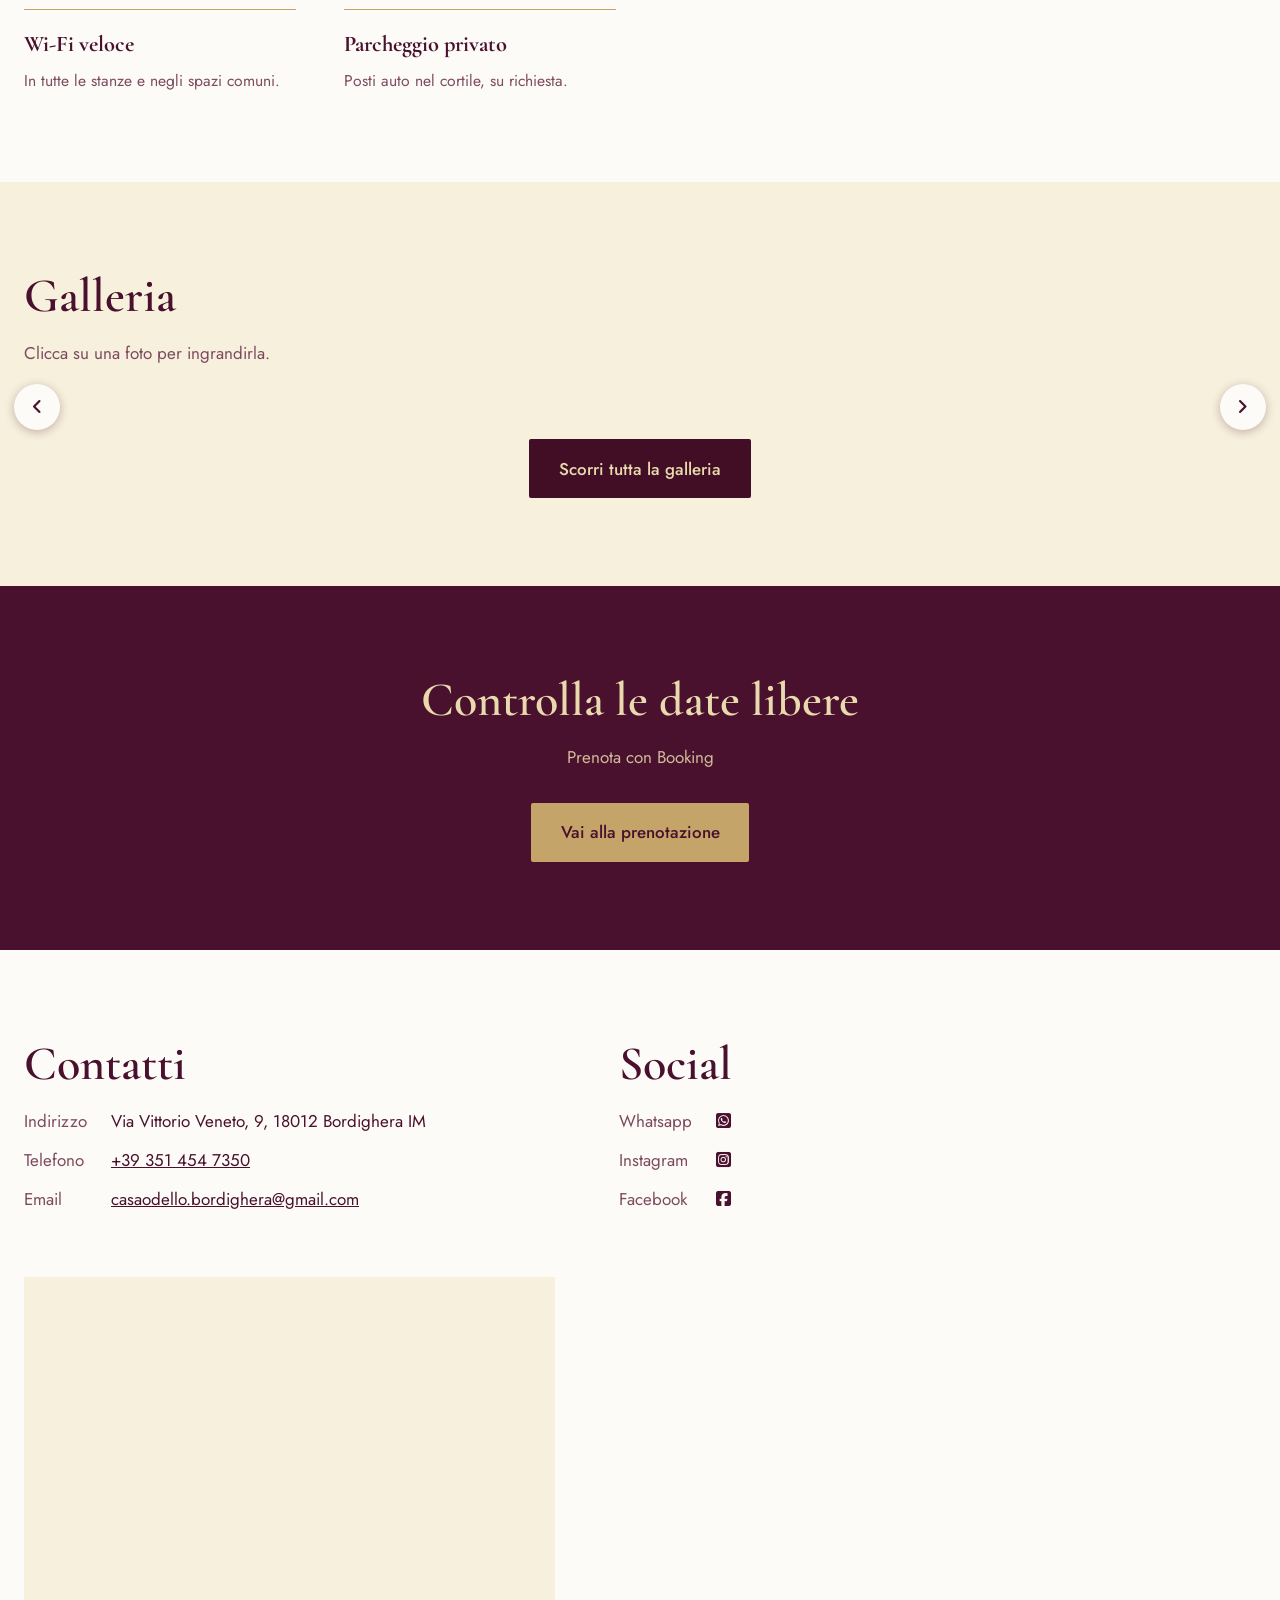
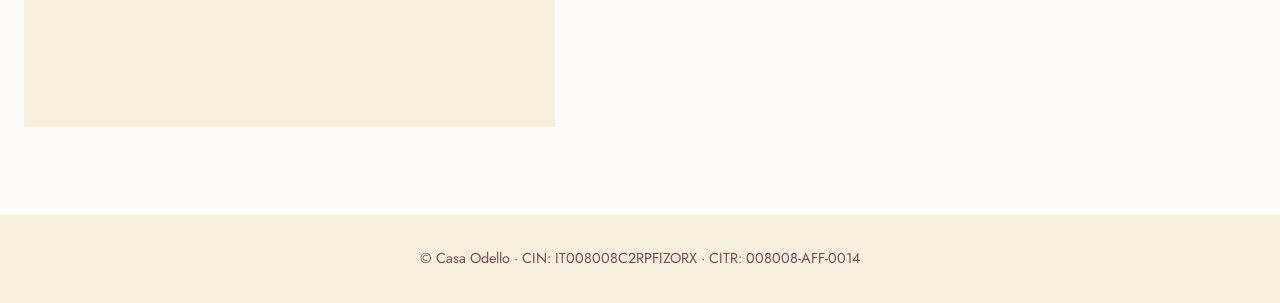
==== commit 1e48a0b0: "Merge branch 'main' of https://github.com/NiccoCrics/TATA" ====
--- a/sito/index.html
+++ b/sito/index.html
@@ -7,6 +7,7 @@
   <meta name="description" content="Bed &amp; Breakfast con suite luminose, colazione fatta in casa e accoglienza familiare.">
   <link rel="preconnect" href="https://fonts.googleapis.com">
   <link rel="preconnect" href="https://fonts.gstatic.com" crossorigin>
+  <link href="https://fonts.googleapis.com/css2?family=Cormorant+Garamond:ital,wght@0,500;0,600;1,500&family=Jost:wght@400;500&display=swap" rel="stylesheet">
   <link rel="stylesheet" type="text/css" href="CSS/style.css">
   <link rel="stylesheet" href="https://cdnjs.cloudflare.com/ajax/libs/font-awesome/6.5.0/css/all.min.css">
 </head>
@@ -107,10 +108,6 @@
       </div>
     </section>
 
-    <section >
-
-    </section>
-
     <!-- SERVIZI -->
     <section id="servizi">
       <div class="wrap">
@@ -138,7 +135,7 @@
           <button type="button" class="gs-btn gs-next" aria-label="Foto successive"><i class="fa-solid fa-angle-right"></i></button>
         </div>
         <div class="gallery-actions">
-          <button type="button" class="btn js-booking" id="gallery-toggle" aria-expanded="false">Scorri tutta la galleria</button>
+          <button type="button" class="btn" id="gallery-toggle" aria-expanded="false">Scorri tutta la galleria</button>
         </div>
       </div>
     </section>
@@ -190,6 +187,7 @@
   <a href="#" class="sticky-book js-booking">Prenota ora
   </a>
 
+  <script src="FOTO/galleria/elenco.js"></script>
   <script src="JS/script.js"></script>
 
 </body>
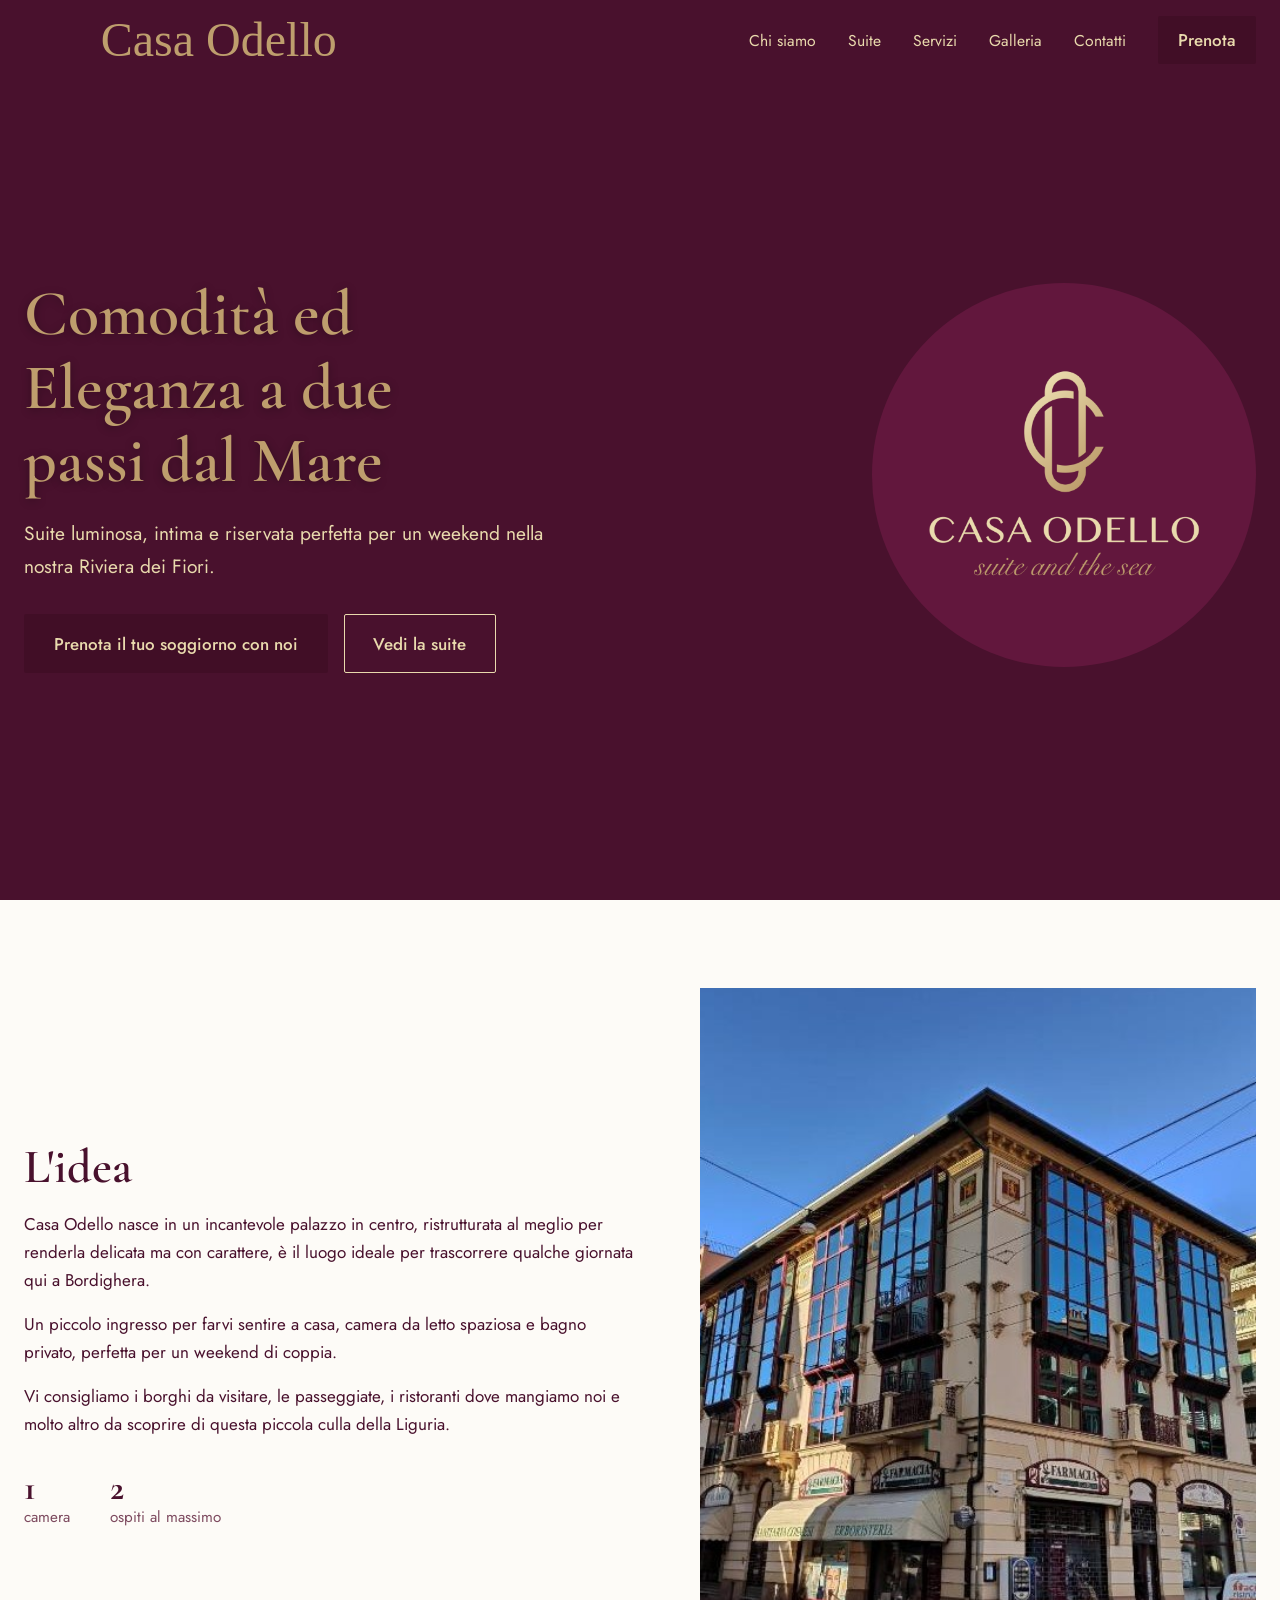
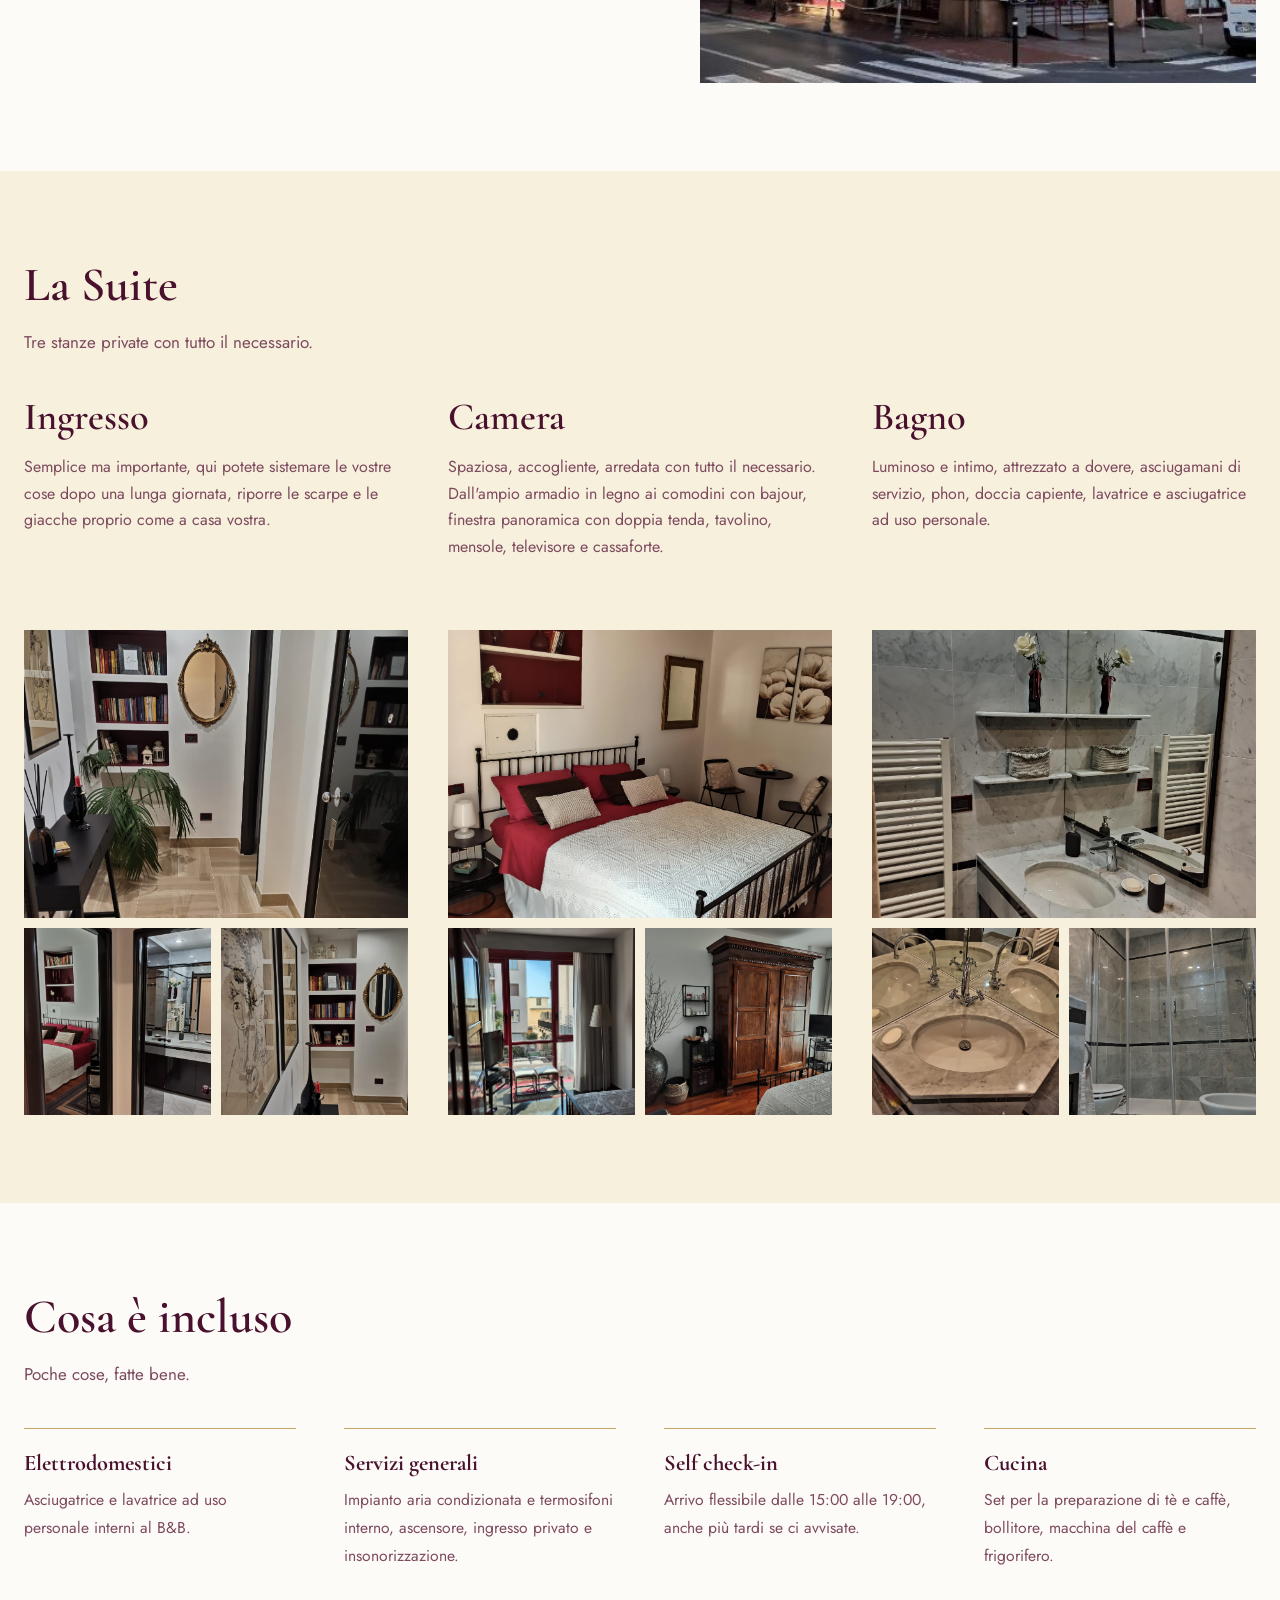
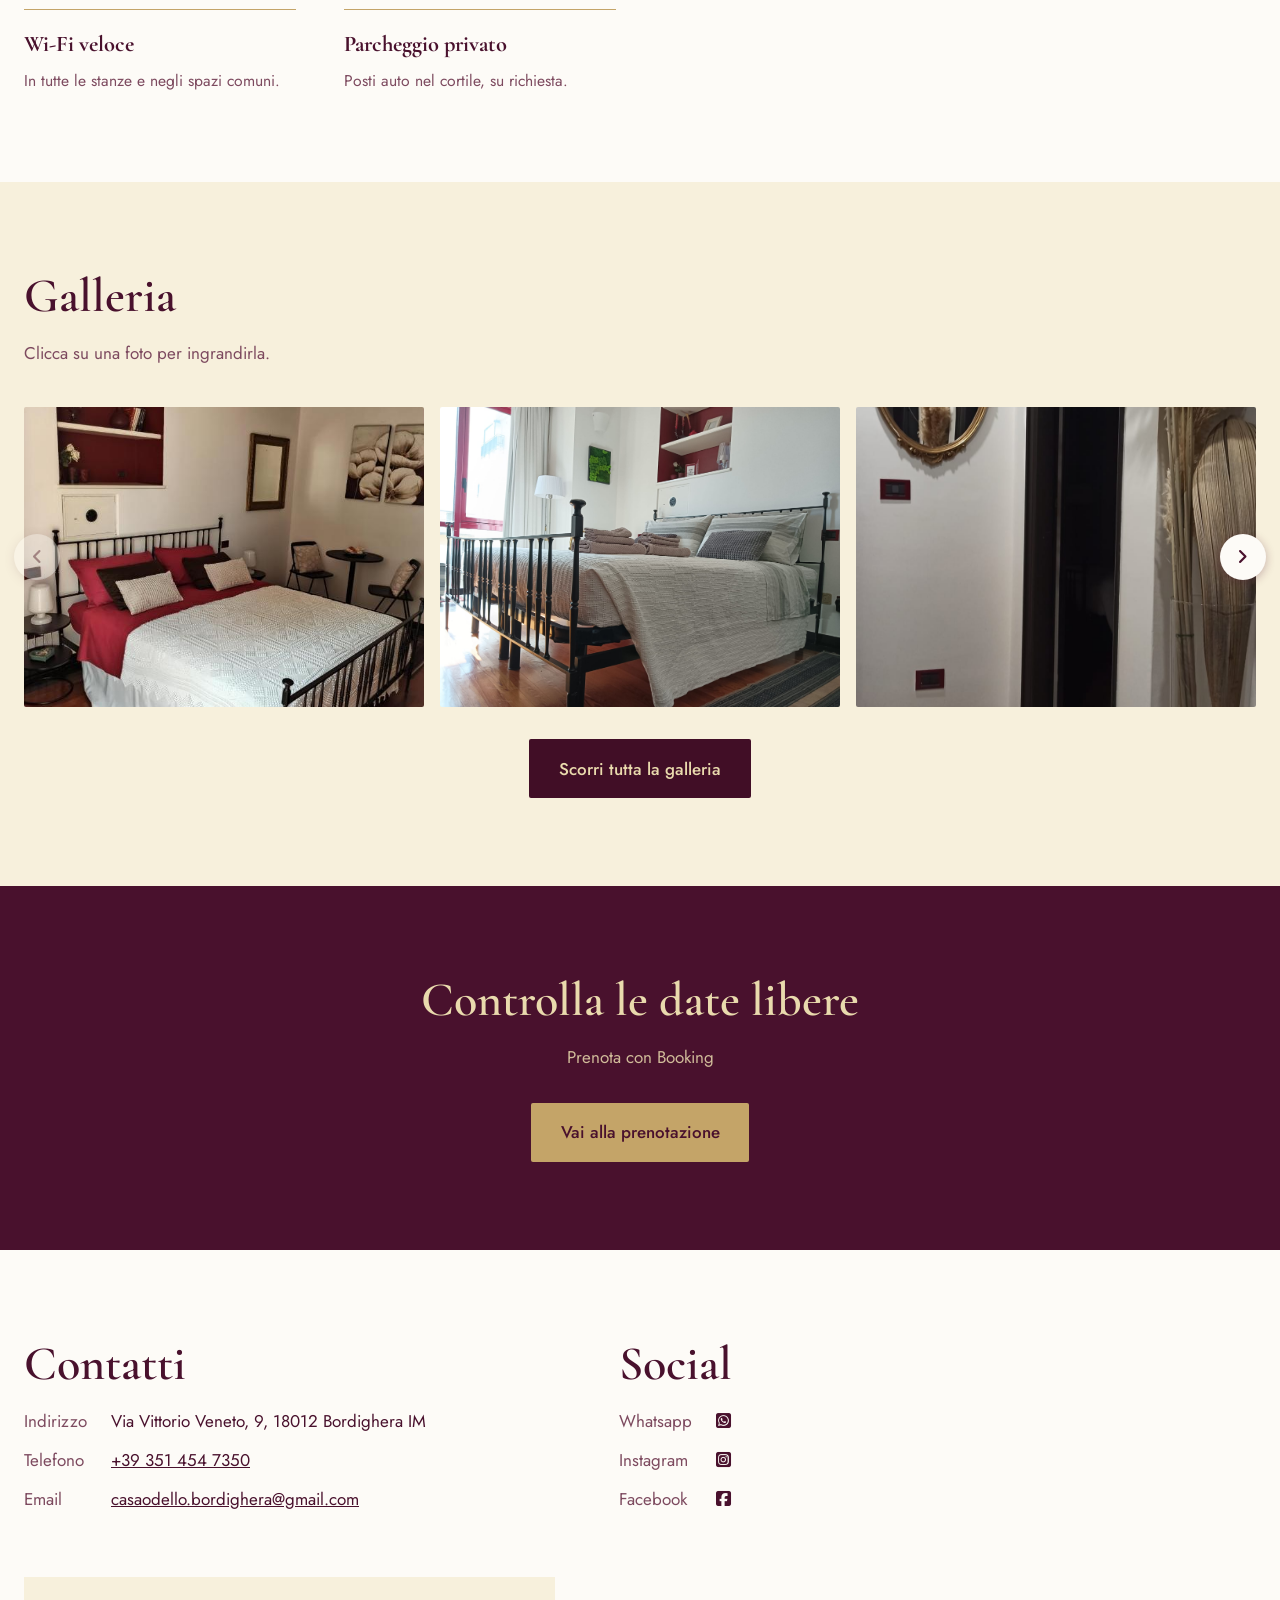
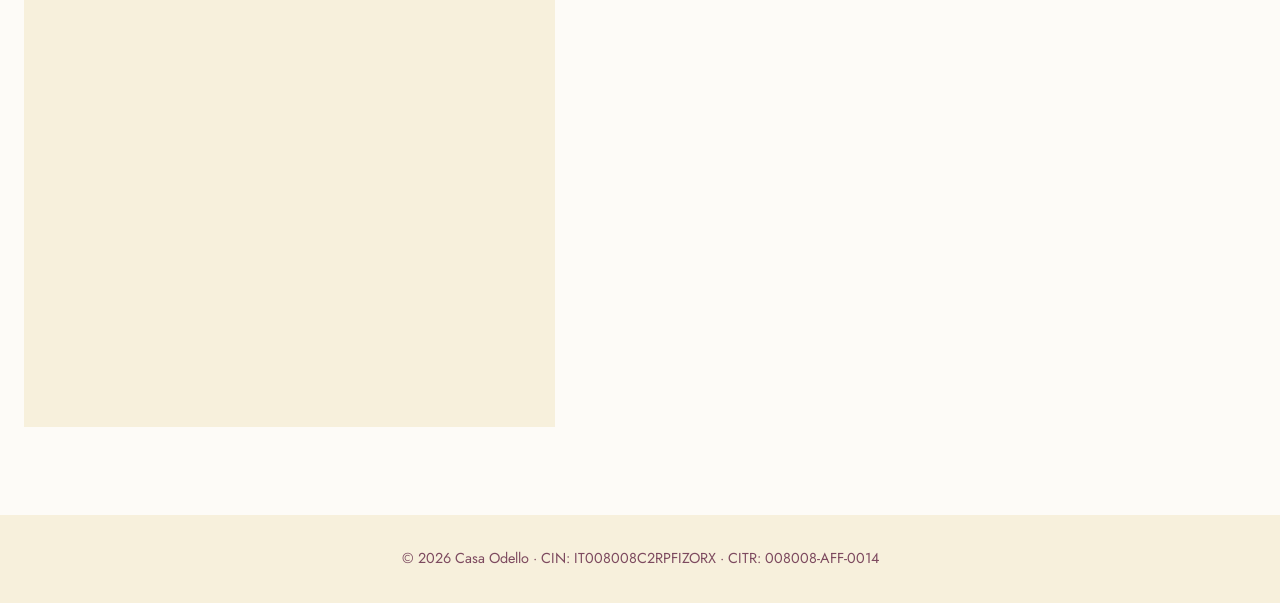
==== commit 7e7ac7ed: "forse ci siamo" ====
--- a/sito/index.html
+++ b/sito/index.html
@@ -32,21 +32,21 @@
 
   <main>
     <!-- HERO -->
-<section class="hero">
-  <div class="wrap">
-    <div class="hero-text">
-      <h1>Comodità ed Eleganza a due passi dal Mare</h1>
-      <p>Suite luminosa, intima e riservata perfetta per un weekend nella nostra Riviera dei Fiori.</p>
-      <div class="actions">
-        <a href="mail.html" class="btn">Prenota il tuo soggiorno con noi</a>
-        <a href="#suite" class="btn ghost">Vedi la suite</a>
+  <section class="hero">
+    <div class="wrap">
+      <div class="hero-text">
+        <h1>Comodità ed Eleganza a due passi dal Mare</h1>
+        <p>Suite luminosa, intima e riservata perfetta per un weekend nella nostra Riviera dei Fiori.</p>
+        <div class="actions">
+          <a href="mail.html" class="btn">Prenota il tuo soggiorno con noi</a>
+          <a href="#suite" class="btn ghost">Vedi la suite</a>
+        </div>
+      </div>
+      <div class="hero-logo-wrapper">
+        <img src="FOTO/logo.jpg" alt="Logo Casa Odello">
       </div>
     </div>
-    <div class="hero-logo-wrapper">
-      <img src="FOTO/logo.jpg" alt="Logo Casa Odello">
-    </div>
-  </div>
-</section>
+  </section>
 
     <!-- CHI SIAMO -->
     <section id="chi-siamo">
@@ -187,6 +187,14 @@
   <a href="#" class="sticky-book js-booking">Prenota ora
   </a>
 
+  <!-- LIGHTBOX -->
+  <div class="lightbox" id="lightbox" role="dialog" aria-modal="true" aria-label="Foto ingrandita">
+    <button class="lb-close" aria-label="Chiudi"><i class="fa-solid fa-xmark fa-2xs"></i></button>
+    <button class="lb-prev" aria-label="Foto precedente"><i class="fa-solid fa-angle-left"></i></button>
+    <img src="" alt="">
+    <button class="lb-next" aria-label="Foto successiva"><i class="fa-solid fa-angle-right"></i></button>
+  </div>
+
   <script src="FOTO/galleria/elenco.js"></script>
   <script src="JS/script.js"></script>
 
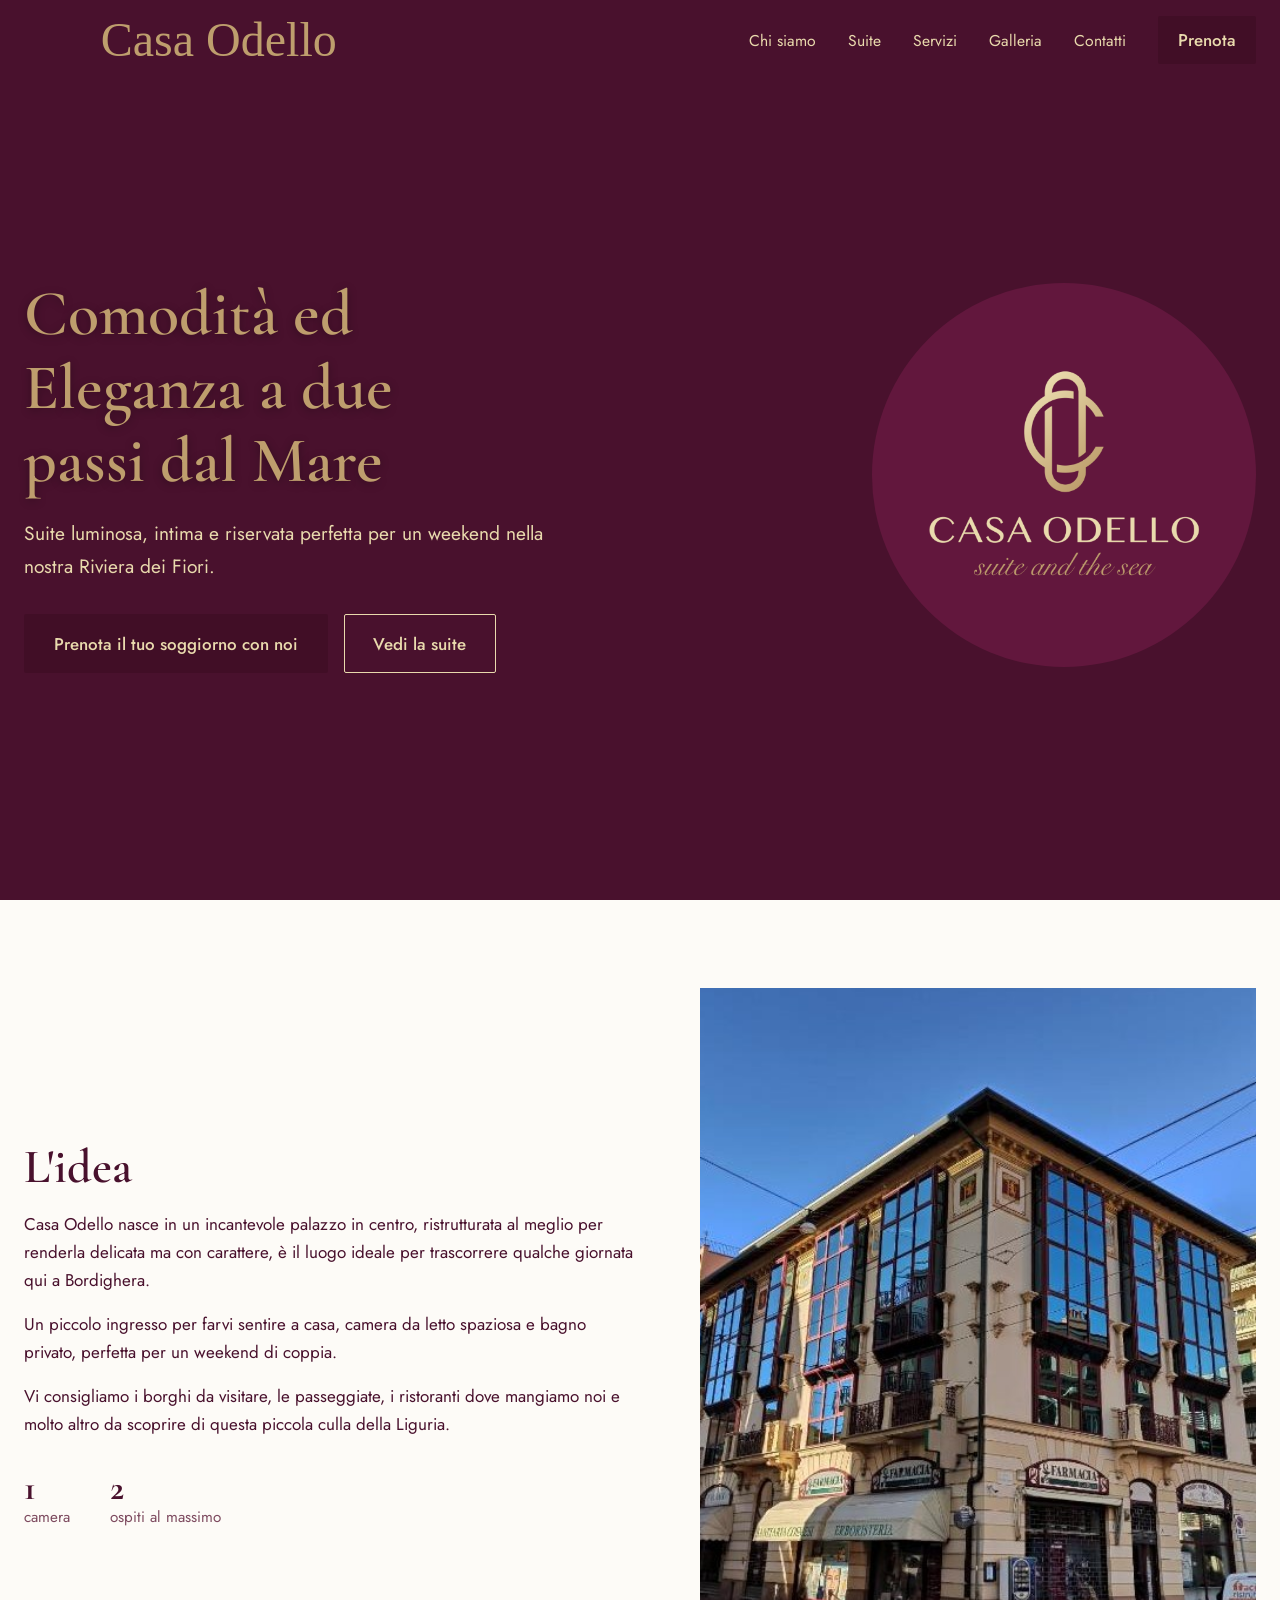
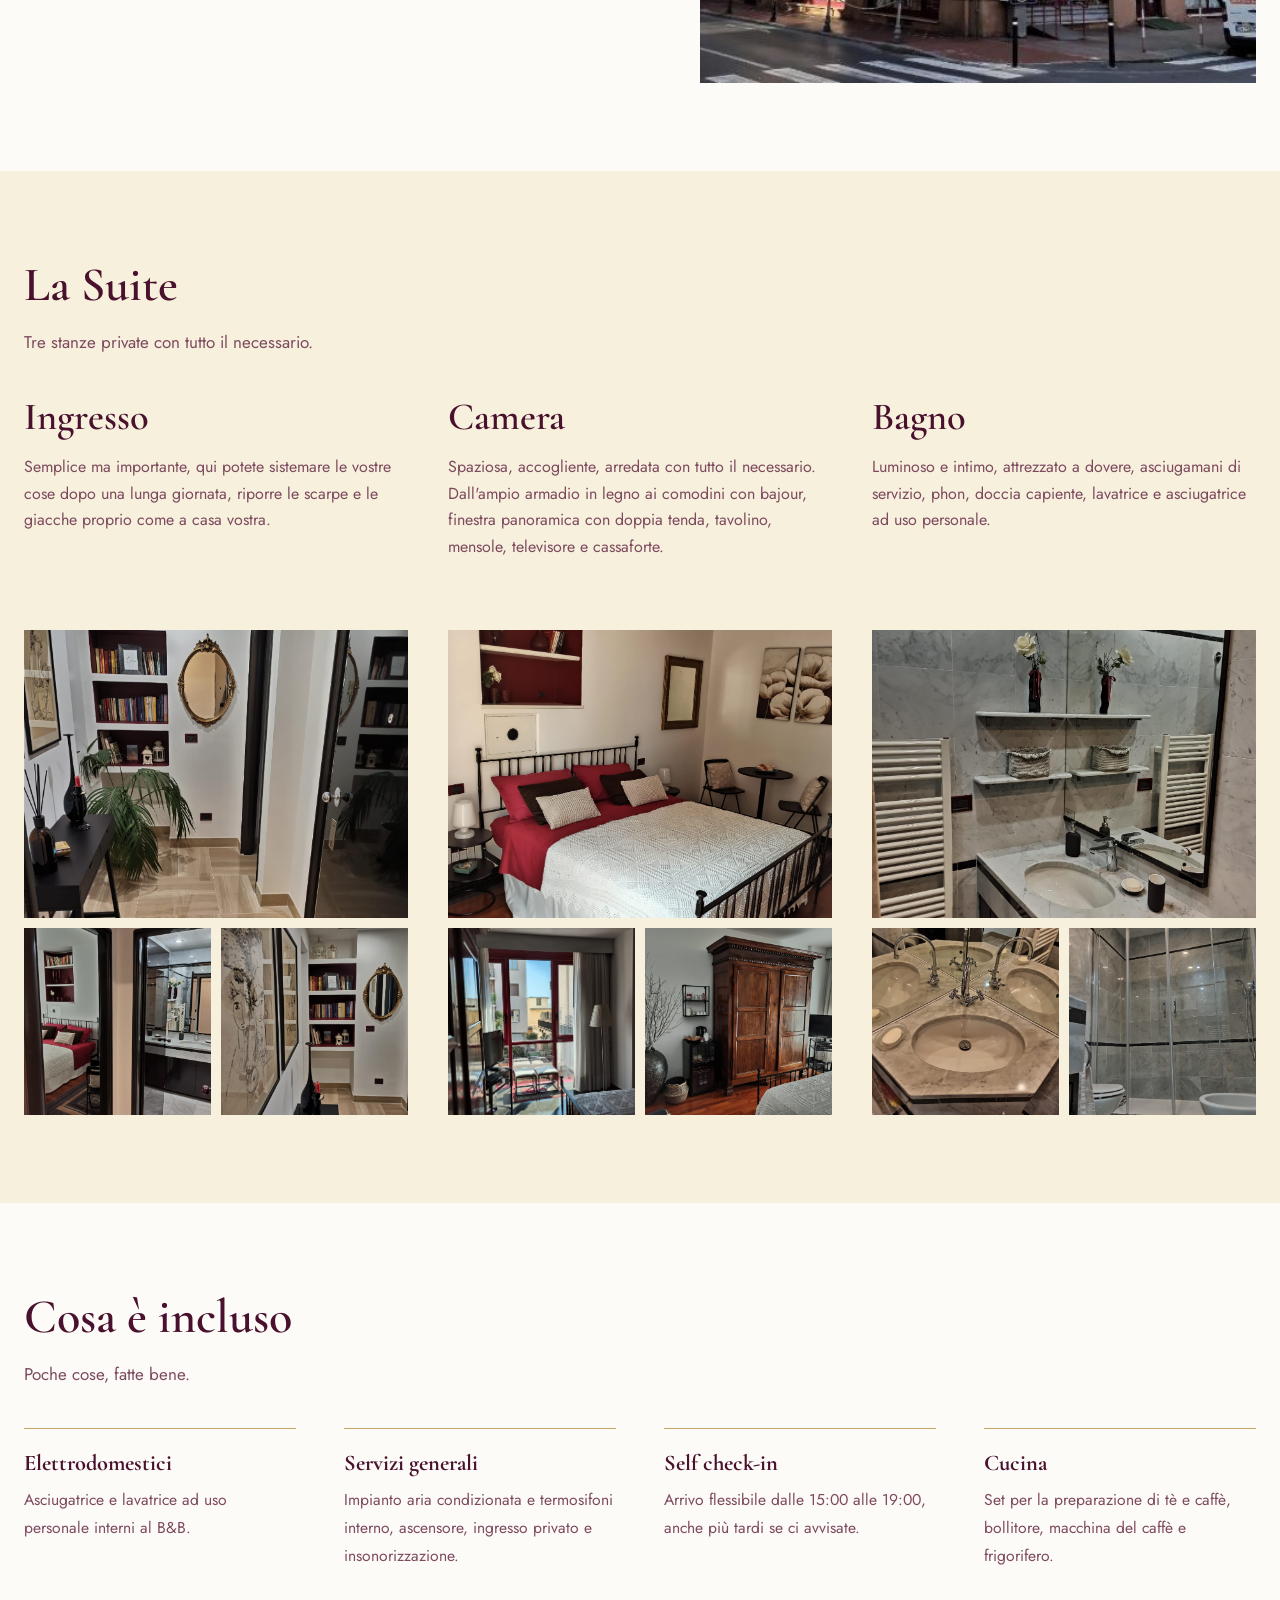
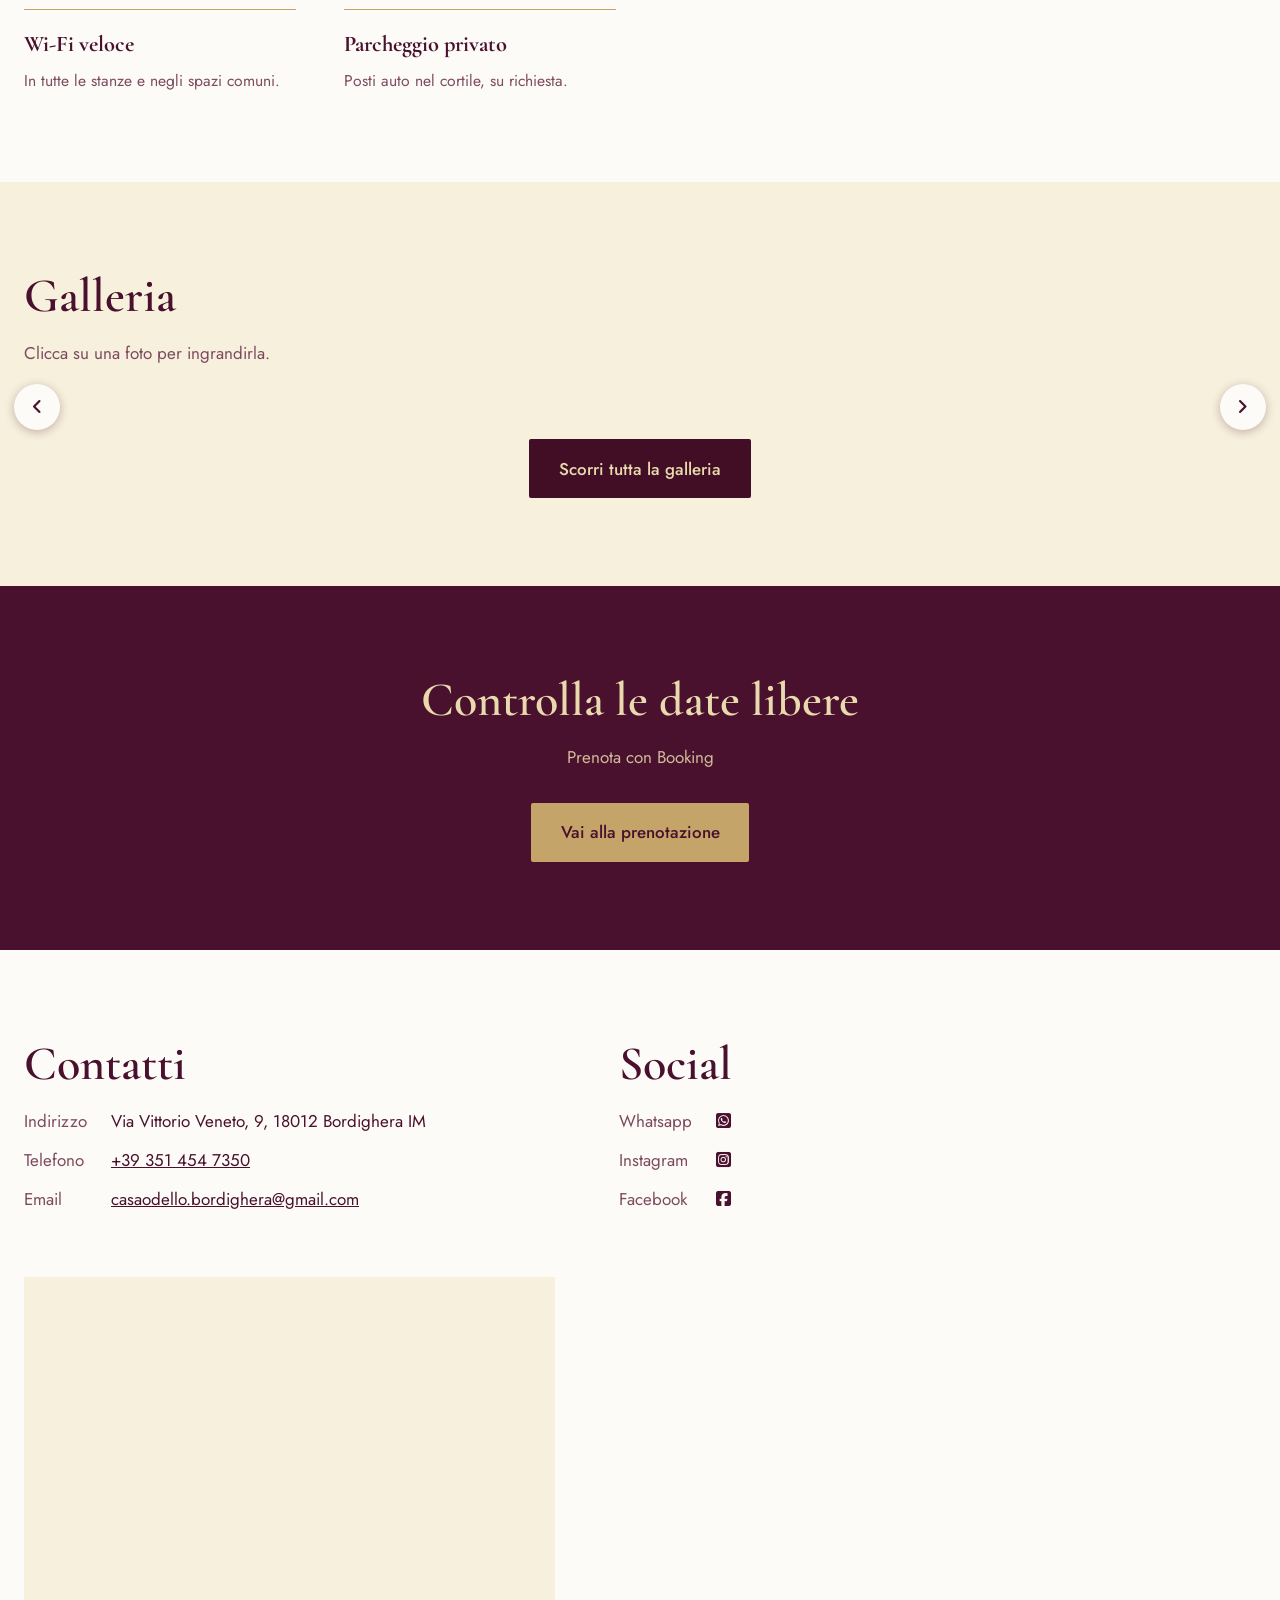
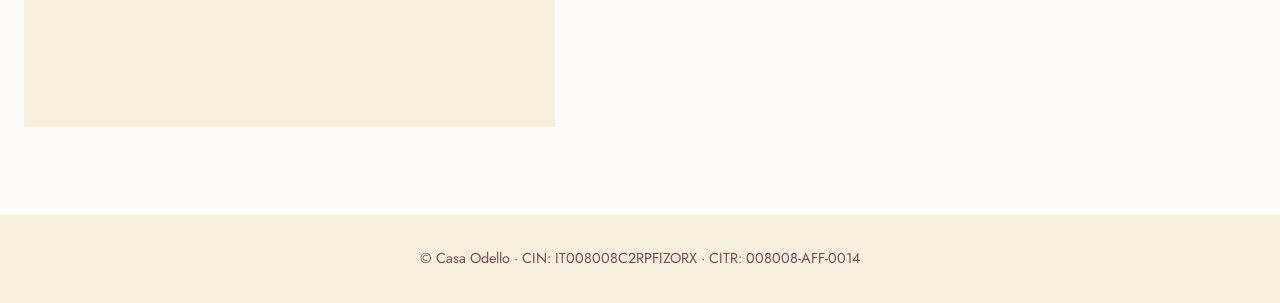
==== commit 1292d3db: "nicco" ====
--- a/sito/index.html
+++ b/sito/index.html
@@ -187,14 +187,6 @@
   <a href="#" class="sticky-book js-booking">Prenota ora
   </a>
 
-  <!-- LIGHTBOX -->
-  <div class="lightbox" id="lightbox" role="dialog" aria-modal="true" aria-label="Foto ingrandita">
-    <button class="lb-close" aria-label="Chiudi"><i class="fa-solid fa-xmark fa-2xs"></i></button>
-    <button class="lb-prev" aria-label="Foto precedente"><i class="fa-solid fa-angle-left"></i></button>
-    <img src="" alt="">
-    <button class="lb-next" aria-label="Foto successiva"><i class="fa-solid fa-angle-right"></i></button>
-  </div>
-
   <script src="FOTO/galleria/elenco.js"></script>
   <script src="JS/script.js"></script>
 
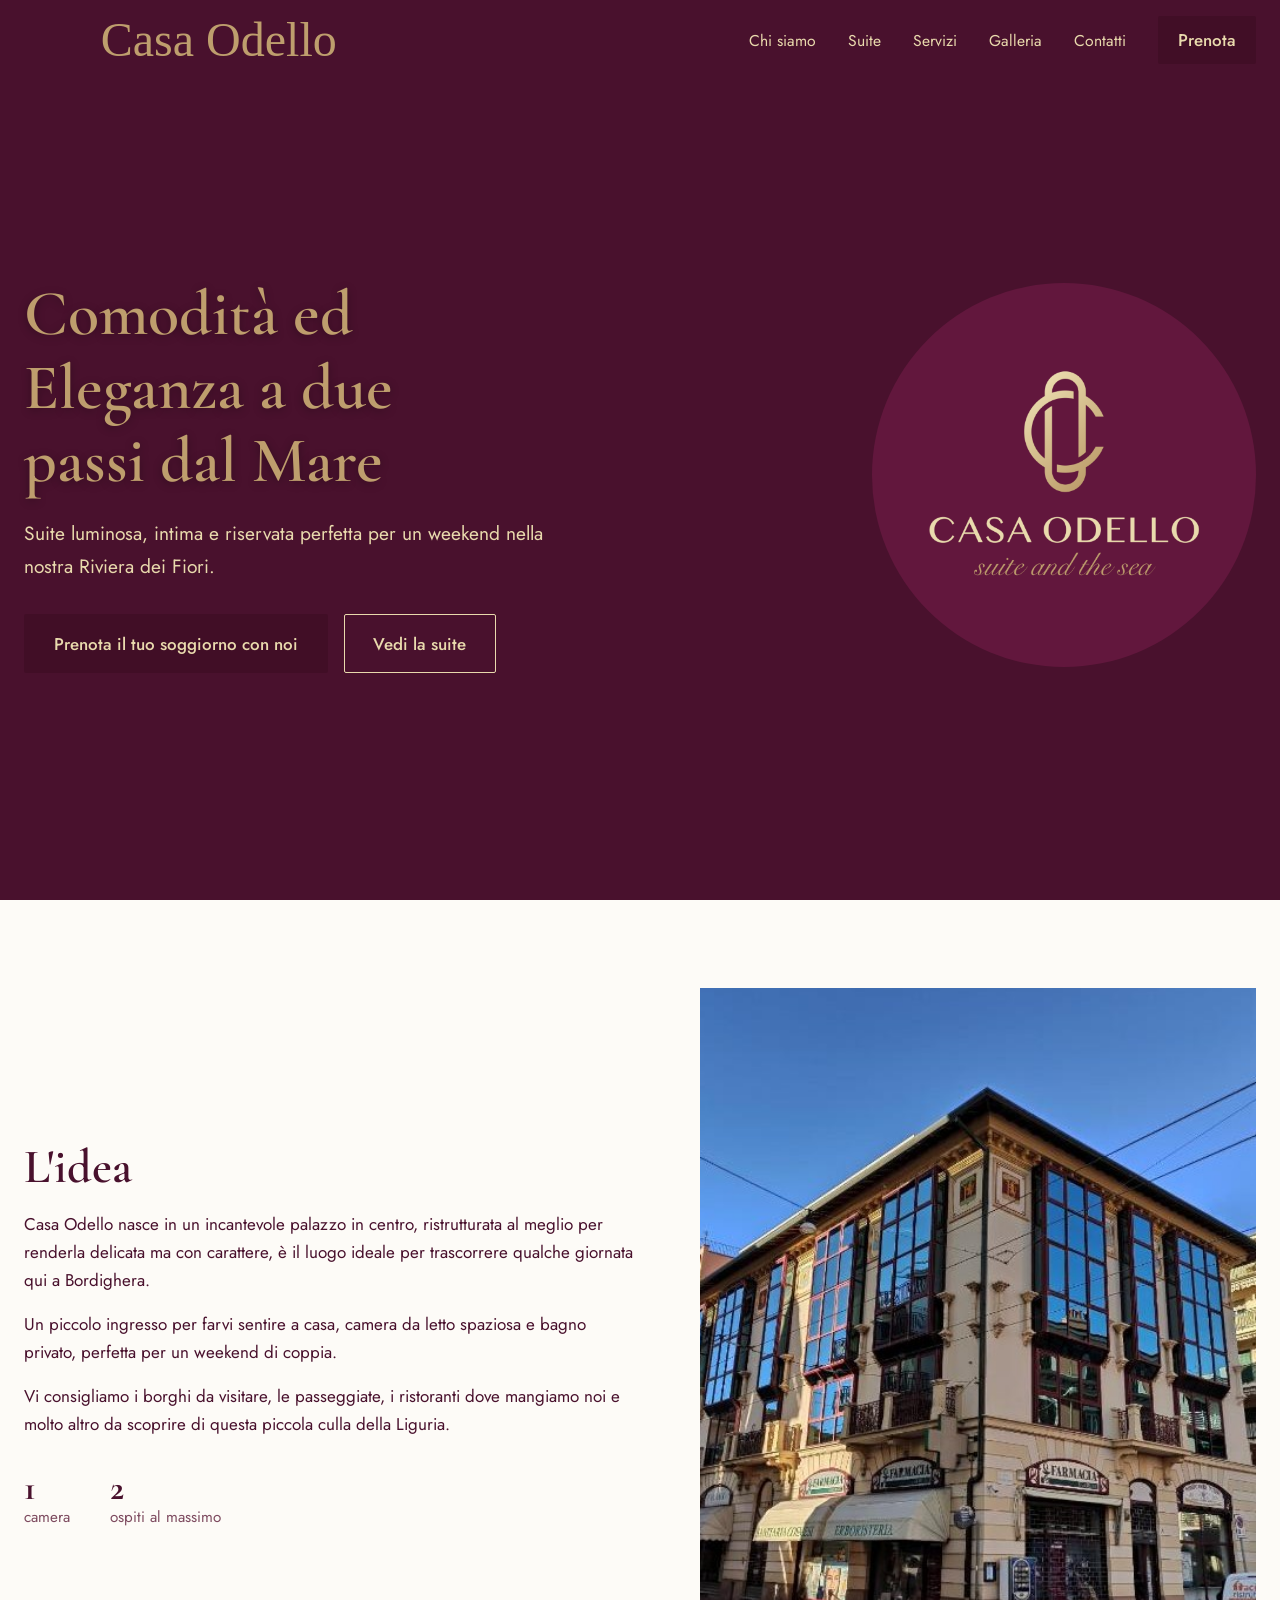
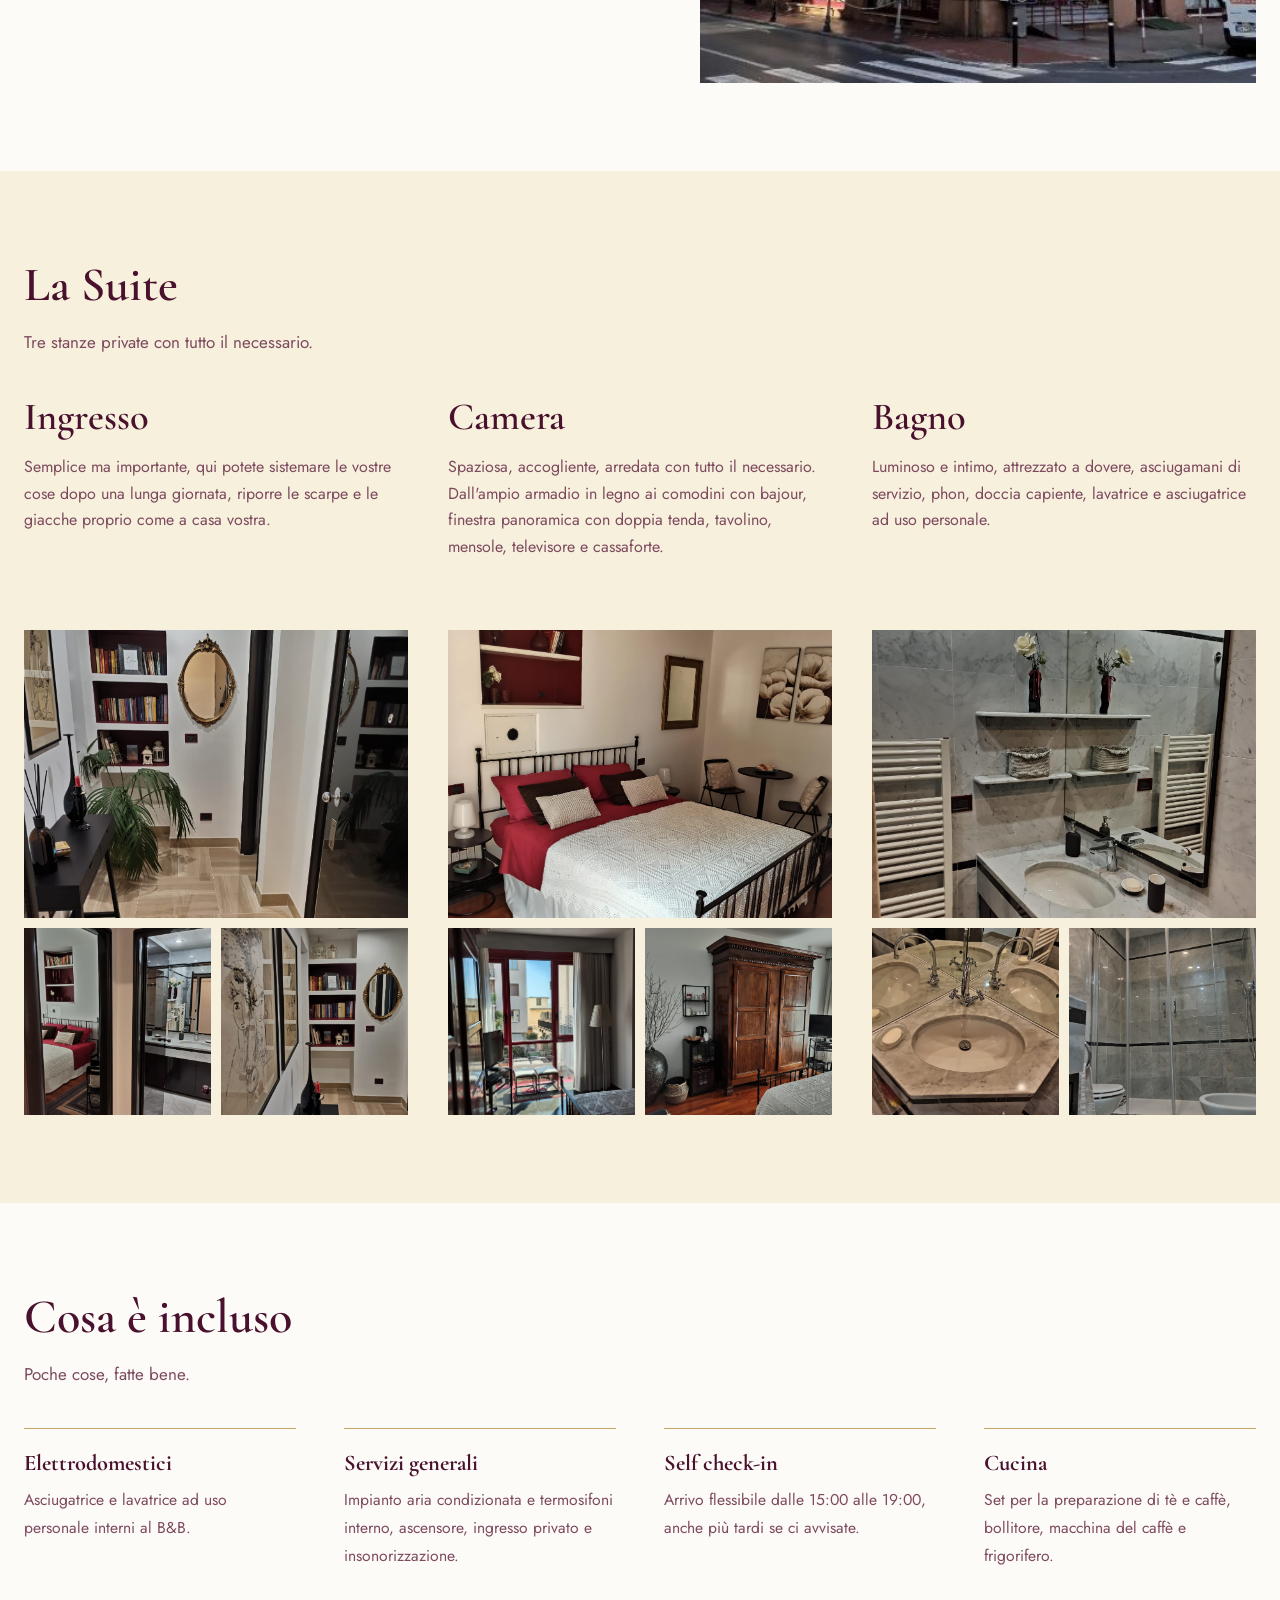
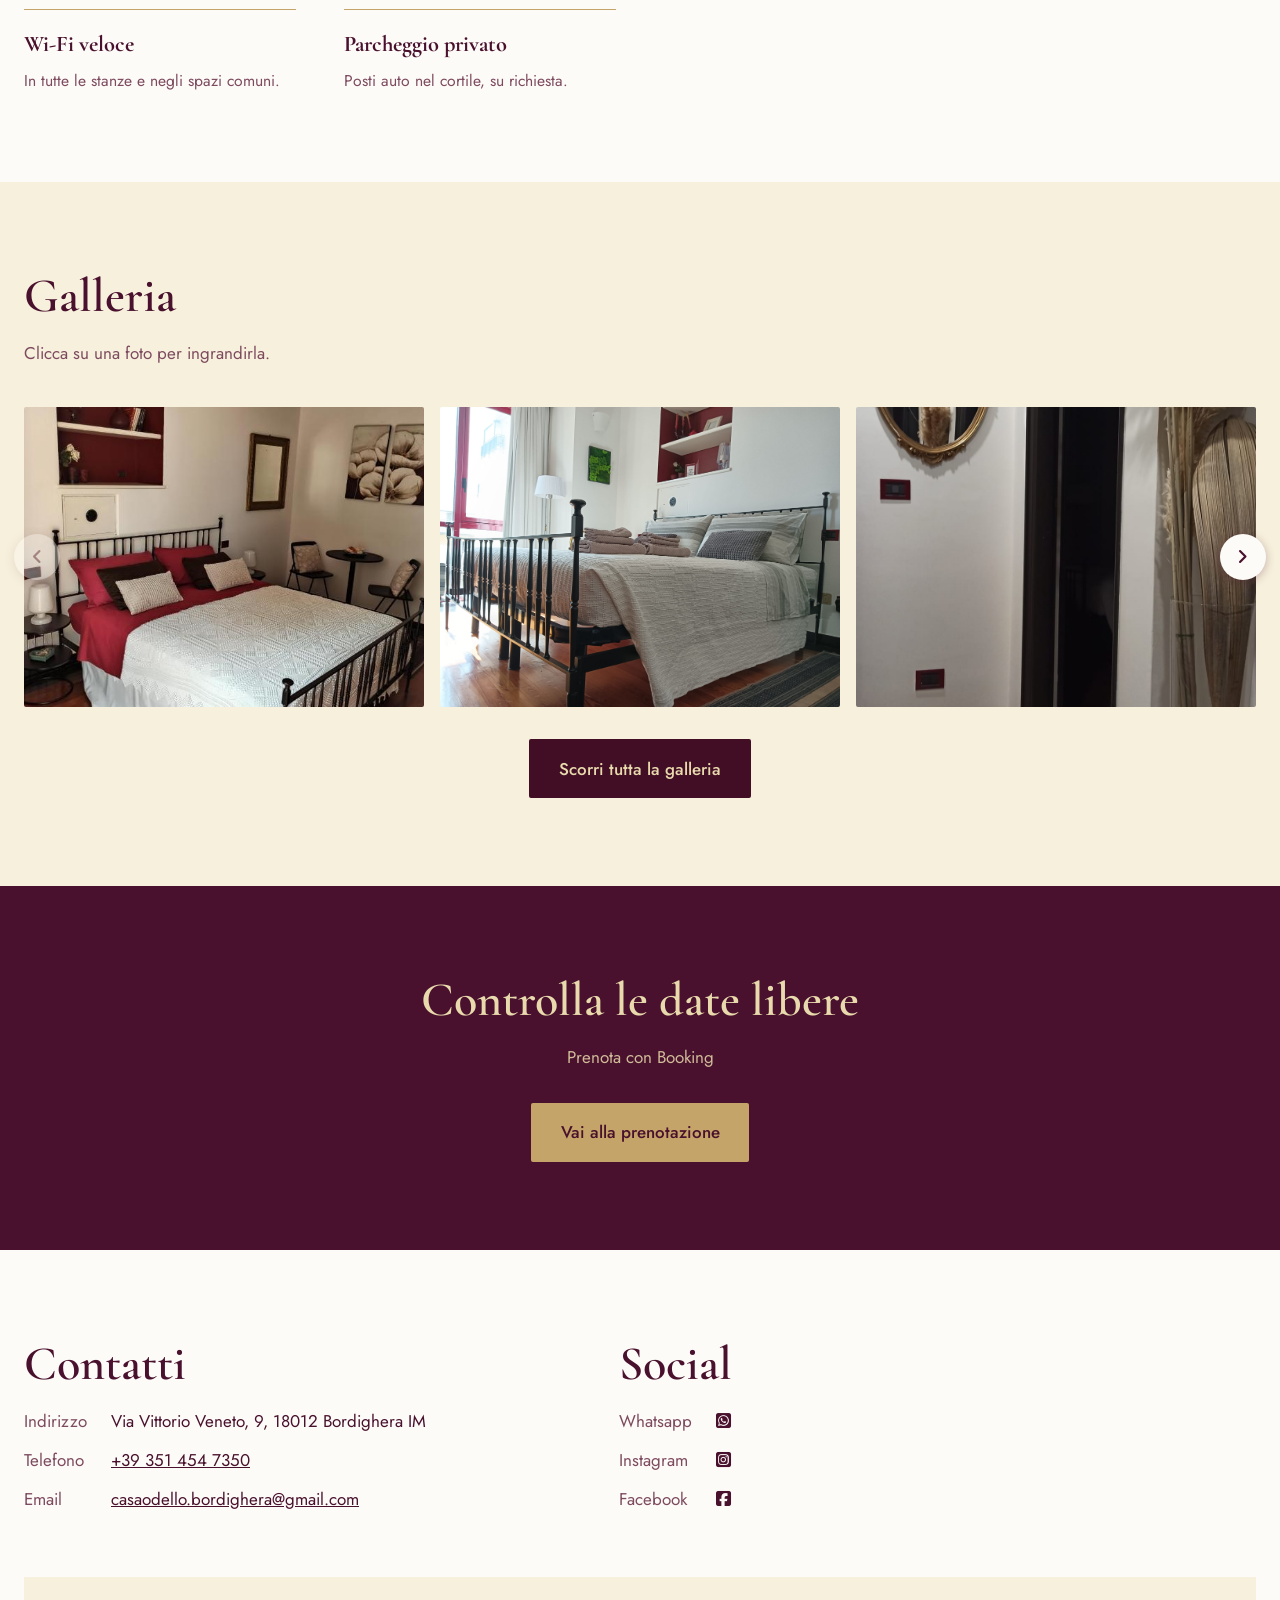
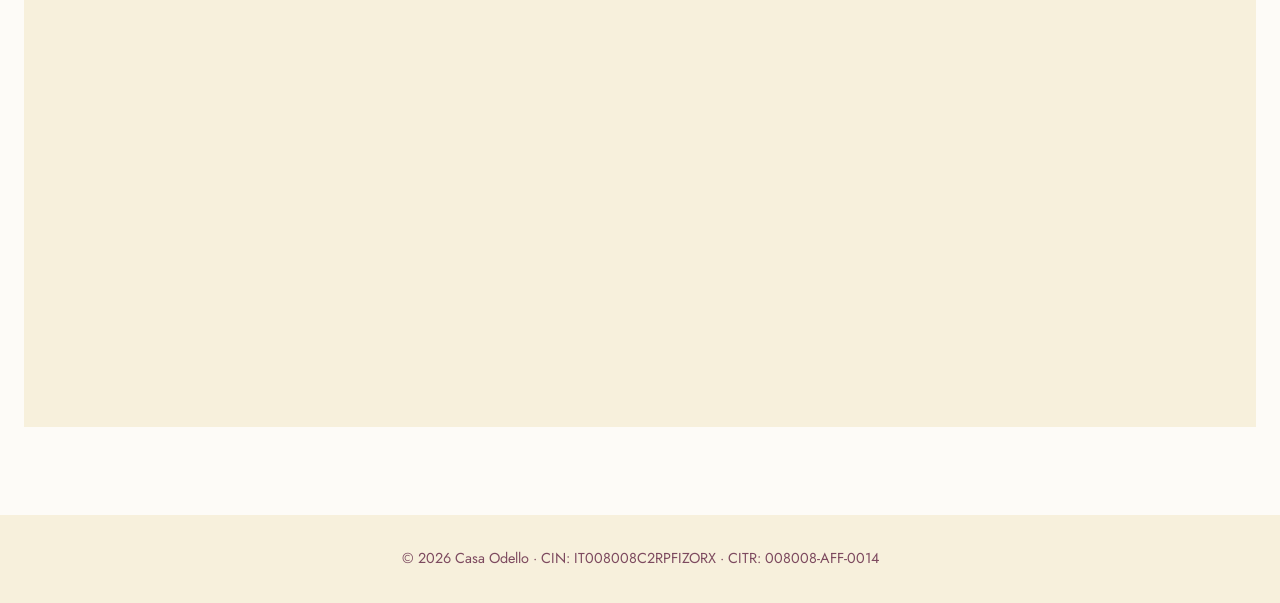
==== commit 82c679d1: "galleria" ====
--- a/sito/index.html
+++ b/sito/index.html
@@ -32,21 +32,21 @@
 
   <main>
     <!-- HERO -->
-  <section class="hero">
-    <div class="wrap">
-      <div class="hero-text">
-        <h1>Comodità ed Eleganza a due passi dal Mare</h1>
-        <p>Suite luminosa, intima e riservata perfetta per un weekend nella nostra Riviera dei Fiori.</p>
-        <div class="actions">
-          <a href="mail.html" class="btn">Prenota il tuo soggiorno con noi</a>
-          <a href="#suite" class="btn ghost">Vedi la suite</a>
-        </div>
-      </div>
-      <div class="hero-logo-wrapper">
-        <img src="FOTO/logo.jpg" alt="Logo Casa Odello">
-      </div>
-    </div>
-  </section>
+    <section class="hero">
+      <div class="wrap">
+        <div class="hero-text">
+          <h1>Comodità ed Eleganza a due passi dal Mare</h1>
+          <p>Suite luminosa, intima e riservata perfetta per un weekend nella nostra Riviera dei Fiori.</p>
+          <div class="actions">
+            <a href="mail.html" class="btn">Prenota il tuo soggiorno con noi</a>
+            <a href="#suite" class="btn ghost">Vedi la suite</a>
+          </div>
+        </div>
+        <div class="hero-logo-wrapper">
+          <img src="FOTO/logo.jpg" alt="Logo Casa Odello">
+        </div>
+      </div>
+    </section>
 
     <!-- CHI SIAMO -->
     <section id="chi-siamo">
@@ -187,6 +187,14 @@
   <a href="#" class="sticky-book js-booking">Prenota ora
   </a>
 
+  <!-- LIGHTBOX -->
+  <div class="lightbox" id="lightbox" role="dialog" aria-modal="true" aria-label="Foto ingrandita">
+    <button class="lb-close" aria-label="Chiudi"><i class="fa-solid fa-xmark fa-2xs"></i></button>
+    <button class="lb-prev" aria-label="Foto precedente"><i class="fa-solid fa-angle-left"></i></button>
+    <img src="" alt="">
+    <button class="lb-next" aria-label="Foto successiva"><i class="fa-solid fa-angle-right"></i></button>
+  </div>
+
   <script src="FOTO/galleria/elenco.js"></script>
   <script src="JS/script.js"></script>
 
--- a/sito/CSS/style.css
+++ b/sito/CSS/style.css
@@ -185,6 +185,10 @@
 .status{padding:1rem;border-radius:2px;display:none}
 .status.ok{display:block;background:#dcefe5;color:var(--ok)}
 .status.ko{display:block;background:#f6dedb;color:var(--err)}
+/* messaggio di stato sotto il testo introduttivo della pagina "Scrivici" */
+.mail-intro .status{margin-top:1.2rem;max-width:42ch}
+.status.info{display:block;background:var(--mist);color:var(--ink);border-left:3px solid var(--gold)}
+
 
 /* ===== FOOTER: sempre a tutta larghezza ===== */
 footer{width:100%;padding:2rem 0;text-align:center;font-size:.9rem;color:var(--ink-soft);background:var(--mist)}
@@ -231,4 +235,12 @@
   .lightbox{padding:1rem}
   .lightbox button{font-size:2rem;padding:.4rem .7rem}
 }
-@media (prefers-reduced-motion:reduce){html{scroll-behavior:auto}*{transition:none!important}}+@media (prefers-reduced-motion:reduce){html{scroll-behavior:auto}*{transition:none!important}}
+/* ===== X per chiudere la galleria aperta ===== */
+.gallery-close{display:none;position:fixed;top:calc(var(--nav-h) + .8rem);right:1rem;z-index:60;
+  width:46px;height:46px;border:0;border-radius:50%;background:var(--ink);color:var(--light-gold-text);
+  font-size:1.8rem;line-height:1;cursor:pointer;box-shadow:0 2px 10px rgba(80,21,48,.35)}
+.gallery-close:hover{background:var(--gold);color:var(--ink)}
+body.gallery-open .gallery-close{display:grid;place-items:center}
+
+.contact .map{grid-column:1 / -1}
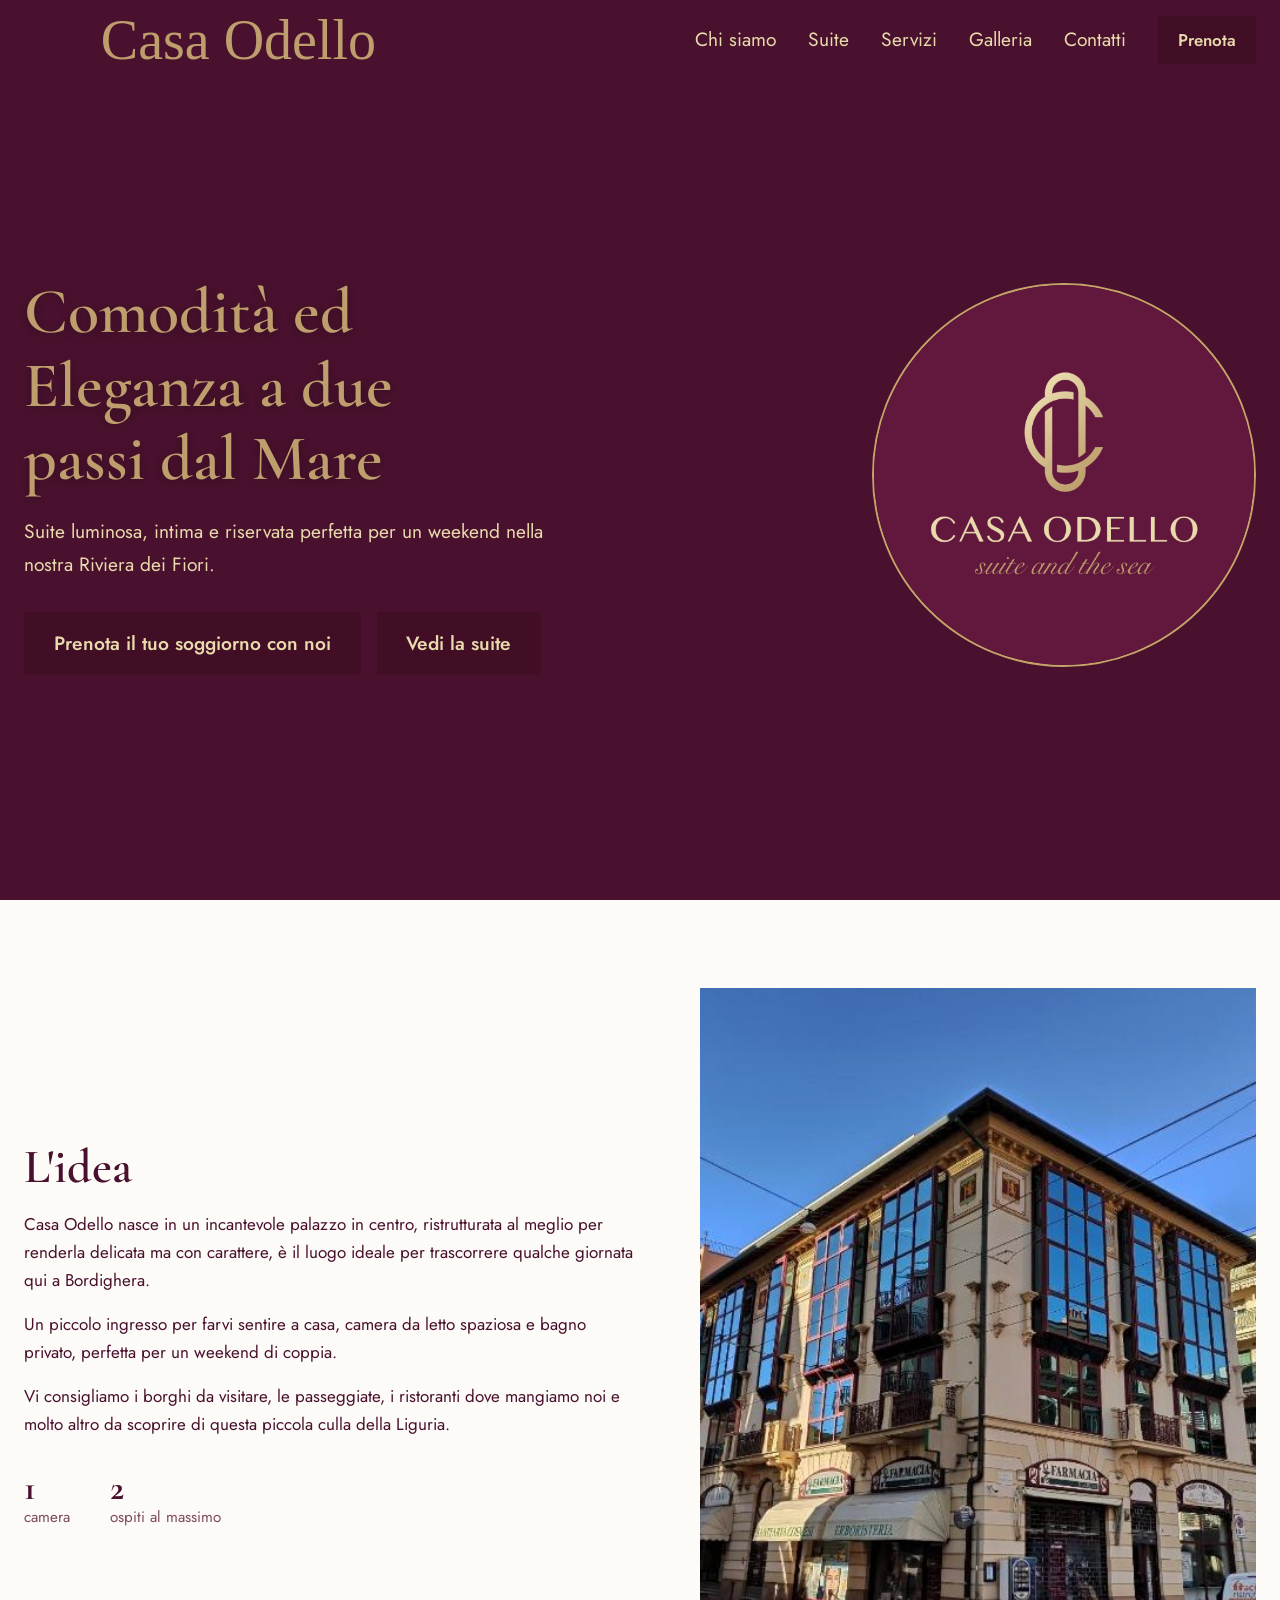
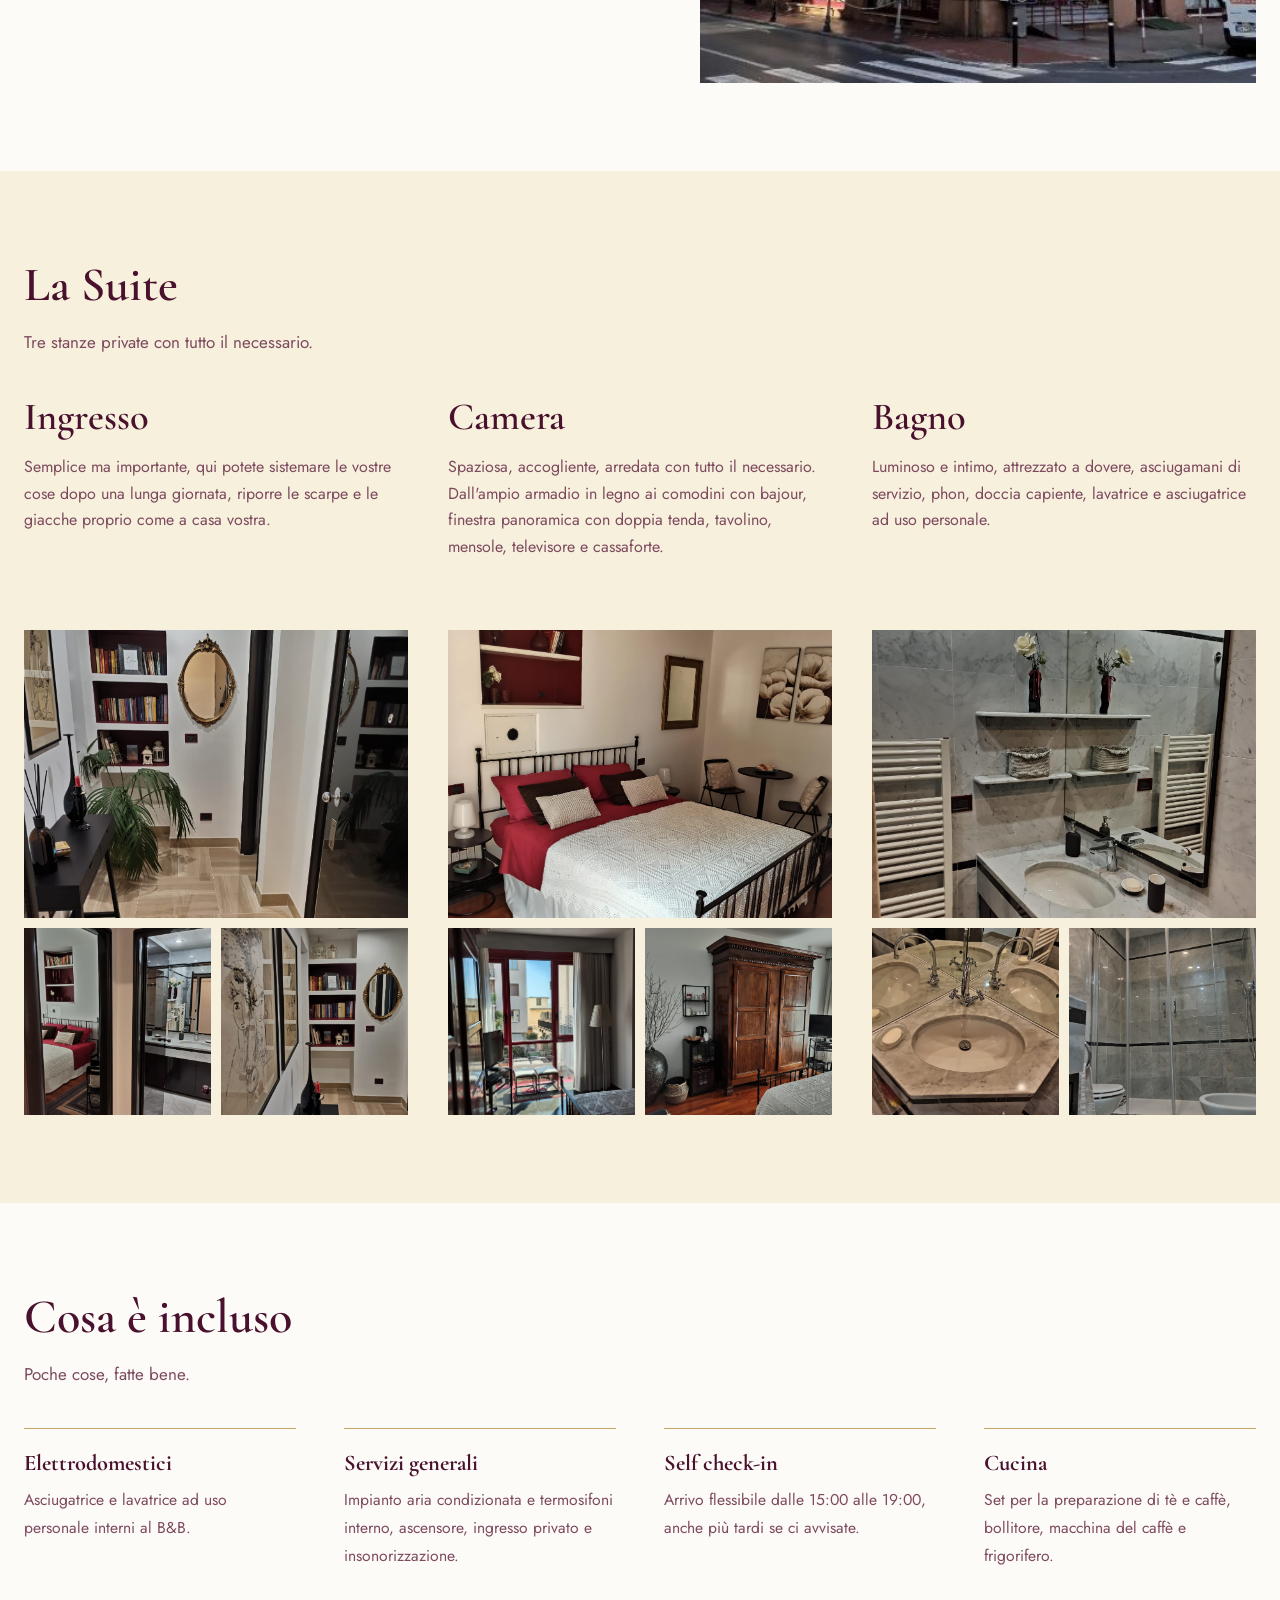
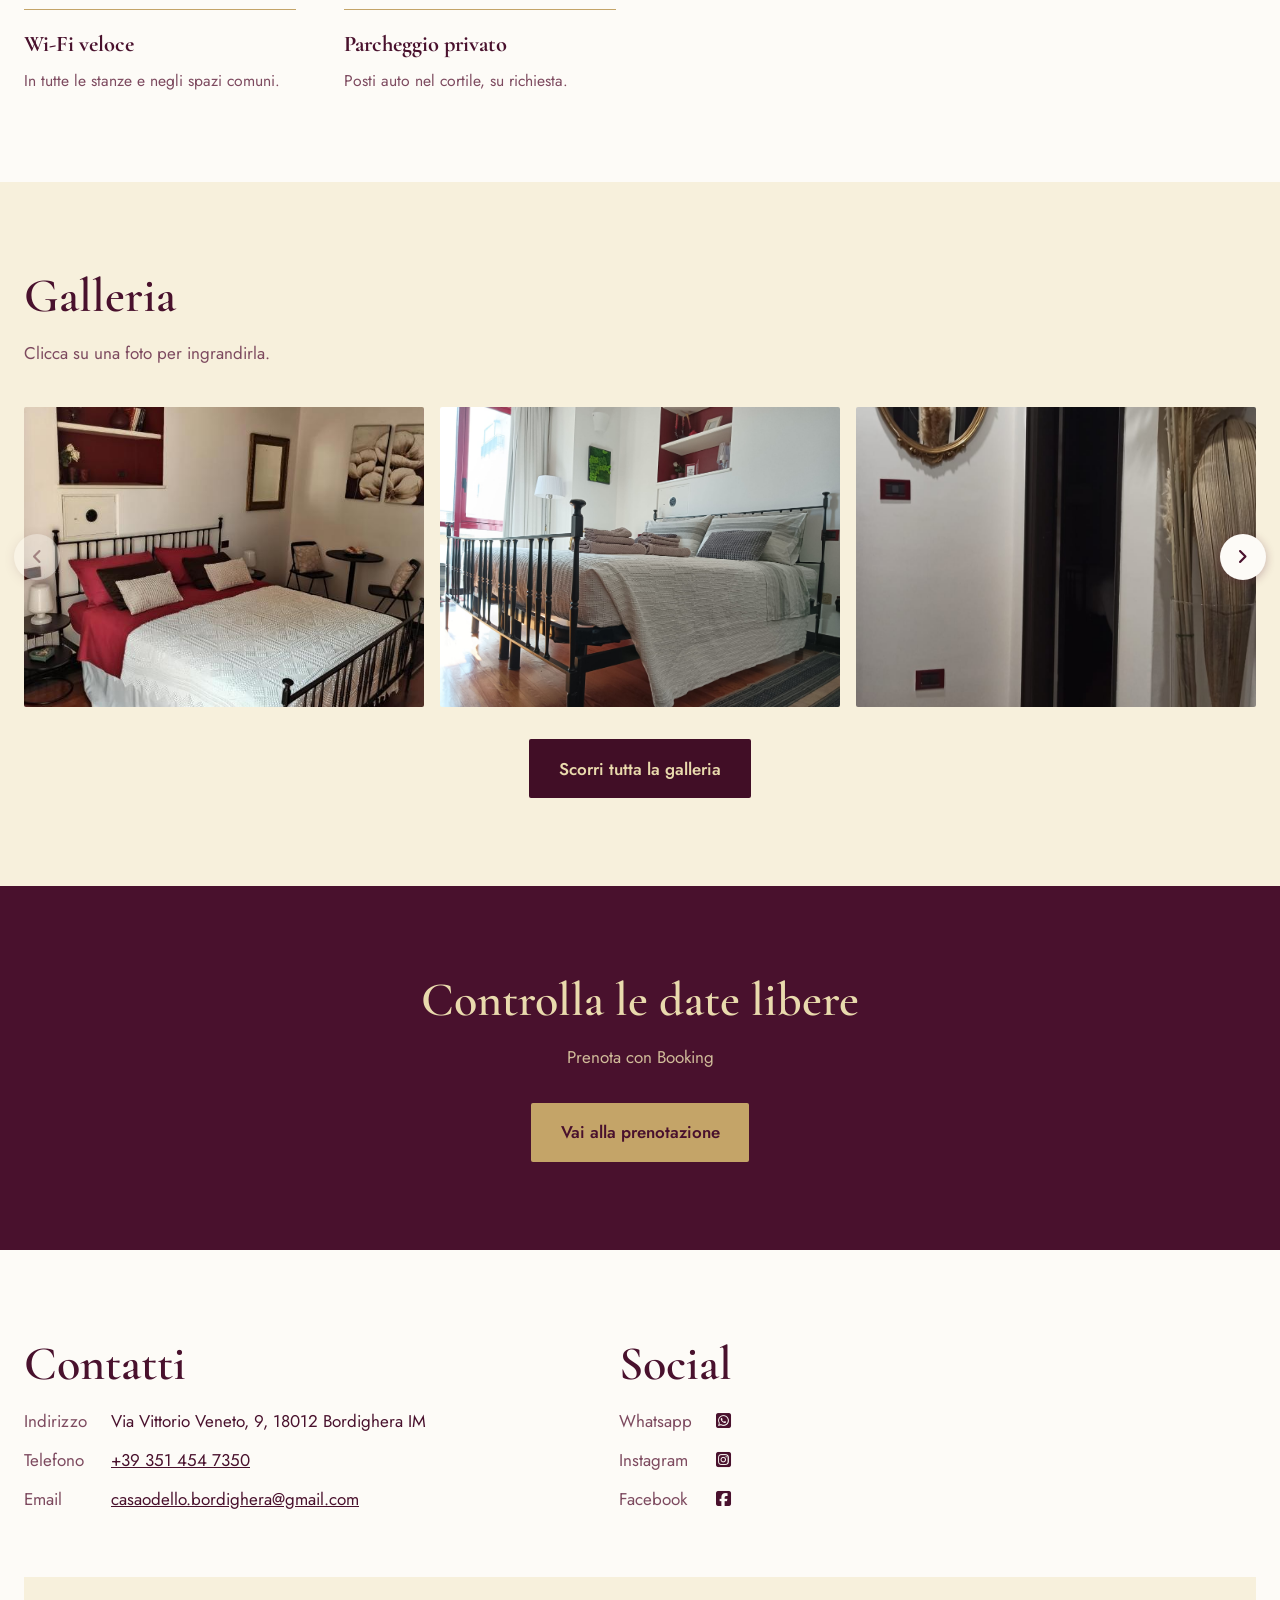
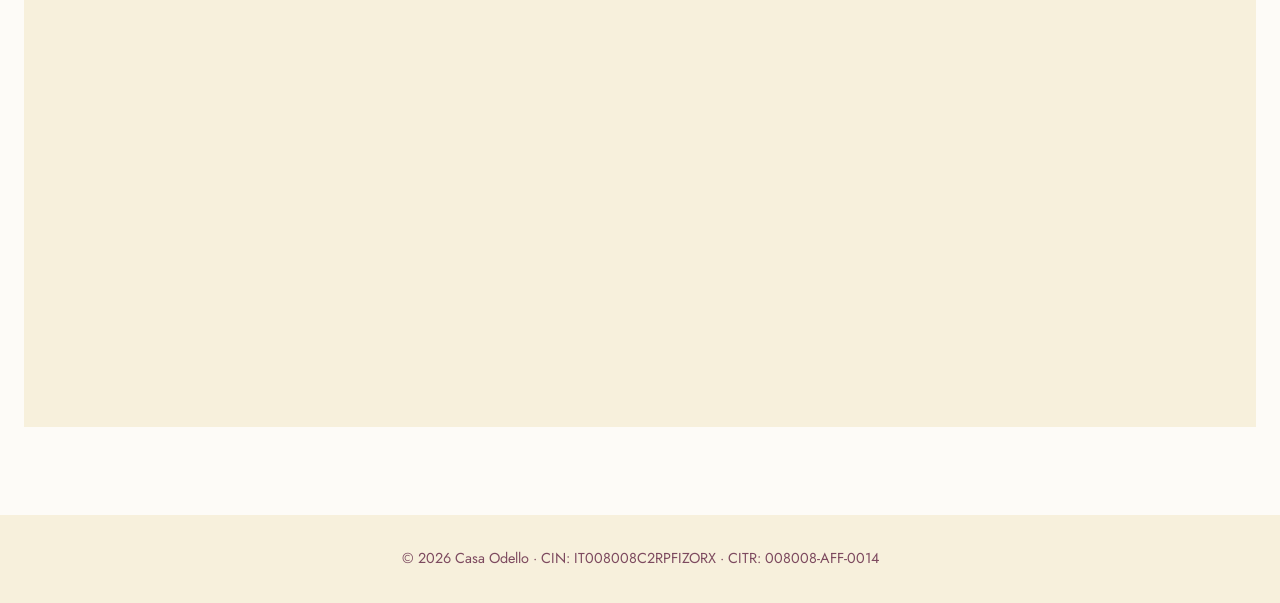
==== commit 594c3430: "fixini" ====
--- a/sito/index.html
+++ b/sito/index.html
@@ -15,7 +15,7 @@
 <body>
   <header id="top">
     <div class="wrap nav">
-      <a href="#" class="title">Casa Odello</a>
+      <a href="FOTO/Casa_Odello_Brochure.pdf" class="title">Casa Odello</a>
       <button class="burger" aria-label="Apri il menu" aria-expanded="false"><i class="fa-solid fa-bars fa-sm"></i></button>
       <nav aria-label="Principale">
       <ul>
@@ -39,7 +39,7 @@
           <p>Suite luminosa, intima e riservata perfetta per un weekend nella nostra Riviera dei Fiori.</p>
           <div class="actions">
             <a href="mail.html" class="btn">Prenota il tuo soggiorno con noi</a>
-            <a href="#suite" class="btn ghost">Vedi la suite</a>
+            <a href="#suite" class="btn">Vedi la suite</a>
           </div>
         </div>
         <div class="hero-logo-wrapper">
@@ -61,7 +61,7 @@
             <div><strong>2</strong>ospiti al massimo</div>
           </div>
         </div>
-        <figure class="ph"><img src="FOTO/473213529.jpg" alt="La facciata del B&amp;B"></figure>
+        <figure class="ph"><img src="FOTO/palazzo.jpg" alt="La facciata del B&amp;B"></figure>
       </div>
     </section>
 
--- a/sito/CSS/style.css
+++ b/sito/CSS/style.css
@@ -32,14 +32,14 @@
 .lead{max-width:60ch;color:var(--ink-soft);margin-bottom:2.5rem}
 
 /* titolo "Casa Odello": si rimpicciolisce da solo sugli schermi stretti */
-.title{text-decoration:none;font-size:clamp(1.35rem,5.5vw,3rem);padding-left:clamp(0rem,6vw,6rem);
+.title{text-decoration:none;font-size:clamp(1.35rem,5.5vw,3.5rem);padding-left:clamp(0rem,6vw,6rem);
        color:var(--gold-text);font-family:Copperplate,Papyrus,fantasy;white-space:nowrap;
        overflow:hidden;text-overflow:ellipsis;min-width:0}
 
 /* ===== PULSANTI ===== */
 .btn{display:inline-block;background:var(--brass);color:var(--light-gold-text);text-decoration:none;
      padding:.9rem 1.8rem;border-radius:2px;border:1.5px solid transparent;cursor:pointer;
-     font:inherit;font-weight:500;transition:background .2s,border-color .2s;text-align:center}
+     font:inherit;font-weight:550;transition:background .2s,border-color .2s;text-align:center}
 .btn:hover{background:var(--brass-dark);border-color:var(--gold-text)}
 .btn:disabled{opacity:.6;cursor:wait}
 .btn.ghost{background:transparent;border-color:var(--light-gold-text)}
@@ -55,11 +55,11 @@
 /* ===== NAVIGAZIONE ===== */
 header{position:fixed;inset:0 0 auto 0;z-index:50;transition:background .3s,box-shadow .3s;color:var(--light-gold-text)}
 header.solid{background:var(--paper);color:var(--ink);box-shadow:0 1px 0 rgba(97,21,57,.12)}
-header.dark{background:var(--ink);color:var(--light-gold-text)}   /* usata dalla pagina contatti */
+header.dark{background:var(--ink);color:var(--gold-text)}   /* usata dalla pagina contatti */
 .nav{display:flex;align-items:center;justify-content:space-between;gap:1rem;height:var(--nav-h)}
 nav ul{display:flex;gap:2rem;list-style:none;align-items:center}
-nav a{text-decoration:none;font-size:.98rem}
-nav a:not(.btn):hover{text-decoration:underline;text-underline-offset:6px}
+nav a{text-decoration:none;font-size:1.2rem;display:inline-block;transition: transform 0.2s ease;}
+nav a:not(.btn):hover{text-decoration:none;transform:scale(1.2);}
 nav .btn{padding:.55rem 1.2rem}
 .burger{display:none;background:none;border:0;color:inherit;font-size:1.8rem;cursor:pointer;line-height:1;flex:none}
 
@@ -87,9 +87,10 @@
   text-shadow:0 2px 10px rgba(0,0,0,.3);
 }
 .hero-text p{font-size:clamp(1.05rem,2vw,1.2rem);line-height:1.7;color:var(--light-gold-text);margin-bottom:2rem;max-width:46ch}
+.hero-text a{font-size:1.2rem;}
 .hero .actions{display:flex;gap:1rem;flex-wrap:wrap}
 .hero-logo-wrapper{flex:0 1 clamp(220px,30vw,400px);display:flex;justify-content:center;align-items:center}
-.hero-logo-wrapper img{width:100%;height:auto;border-radius:50%}   /* il logo è circolare */
+.hero-logo-wrapper img{width:100%;height:auto;border-radius:50%;border:2px solid var(--gold);}   /* il logo è circolare */
 
 /* ===== CHI SIAMO ===== */
 .about{display:grid;grid-template-columns:1.1fr 1fr;gap:4rem;align-items:center}
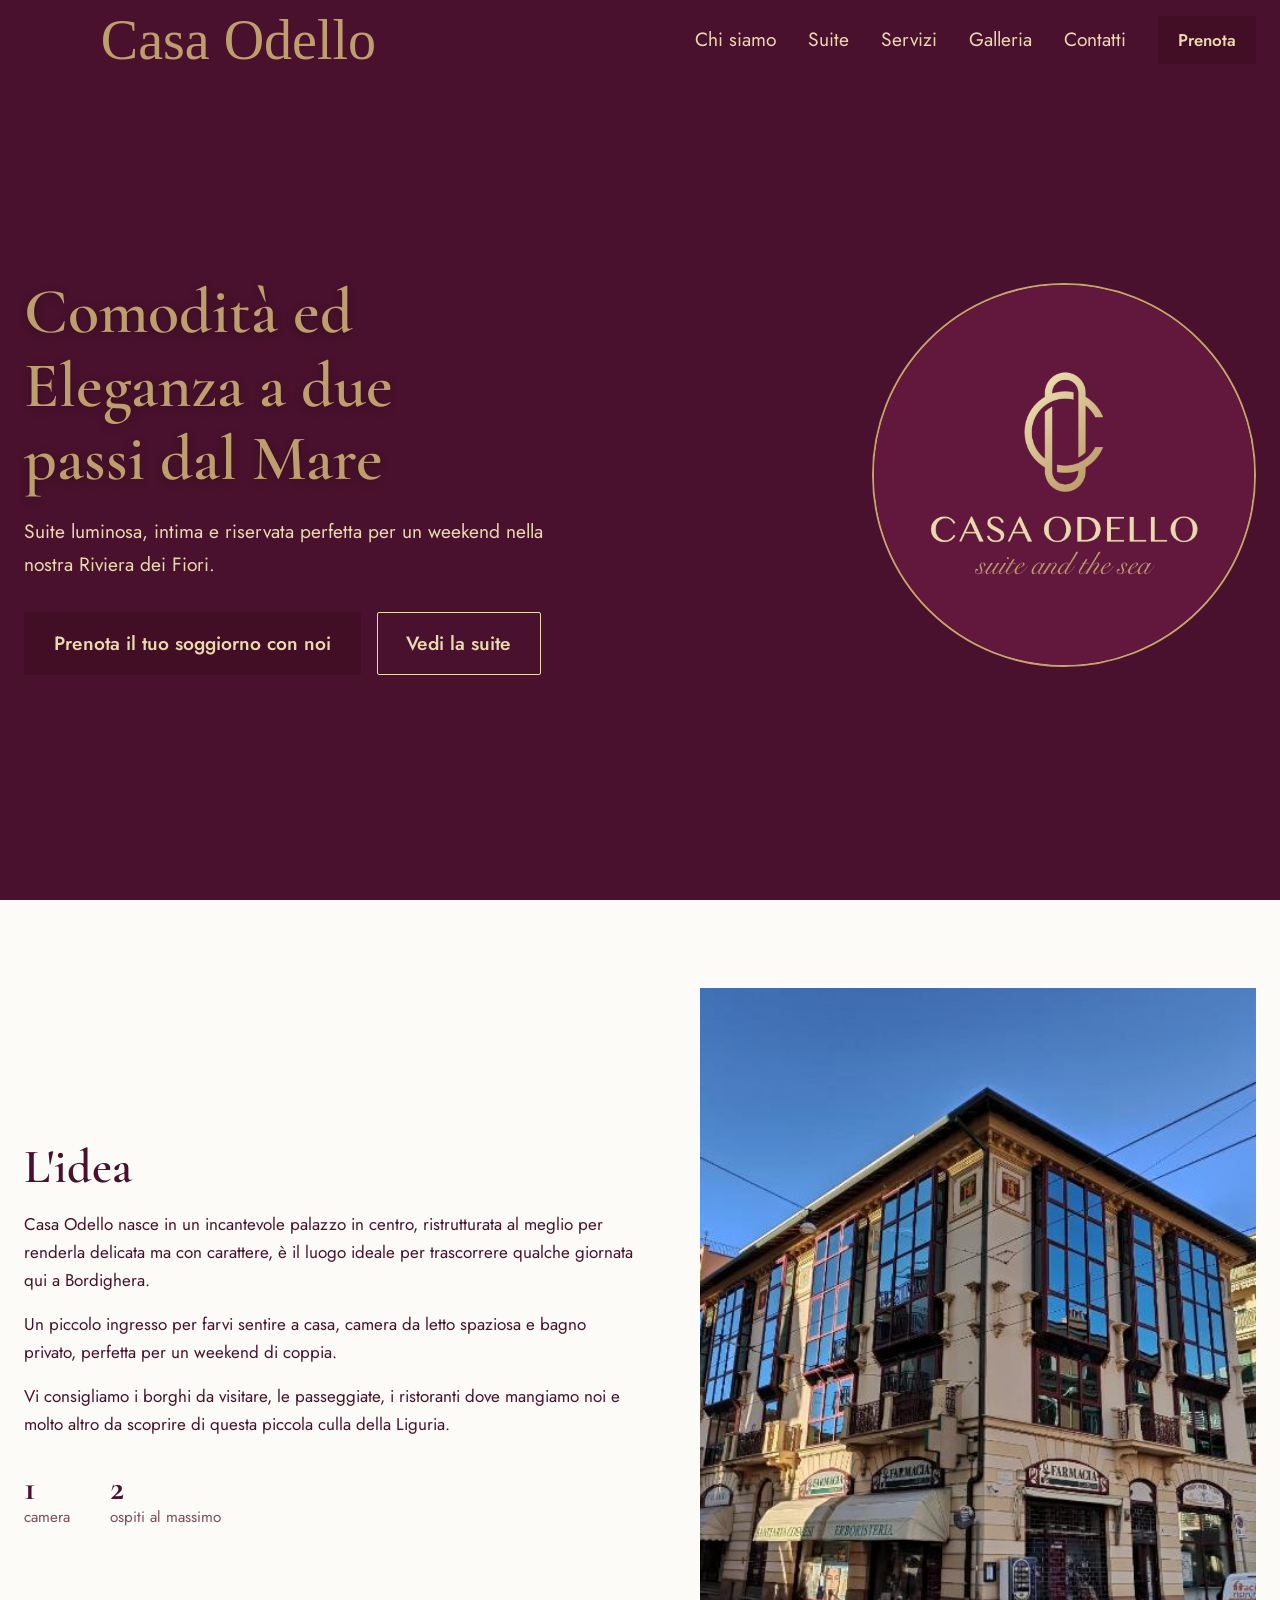
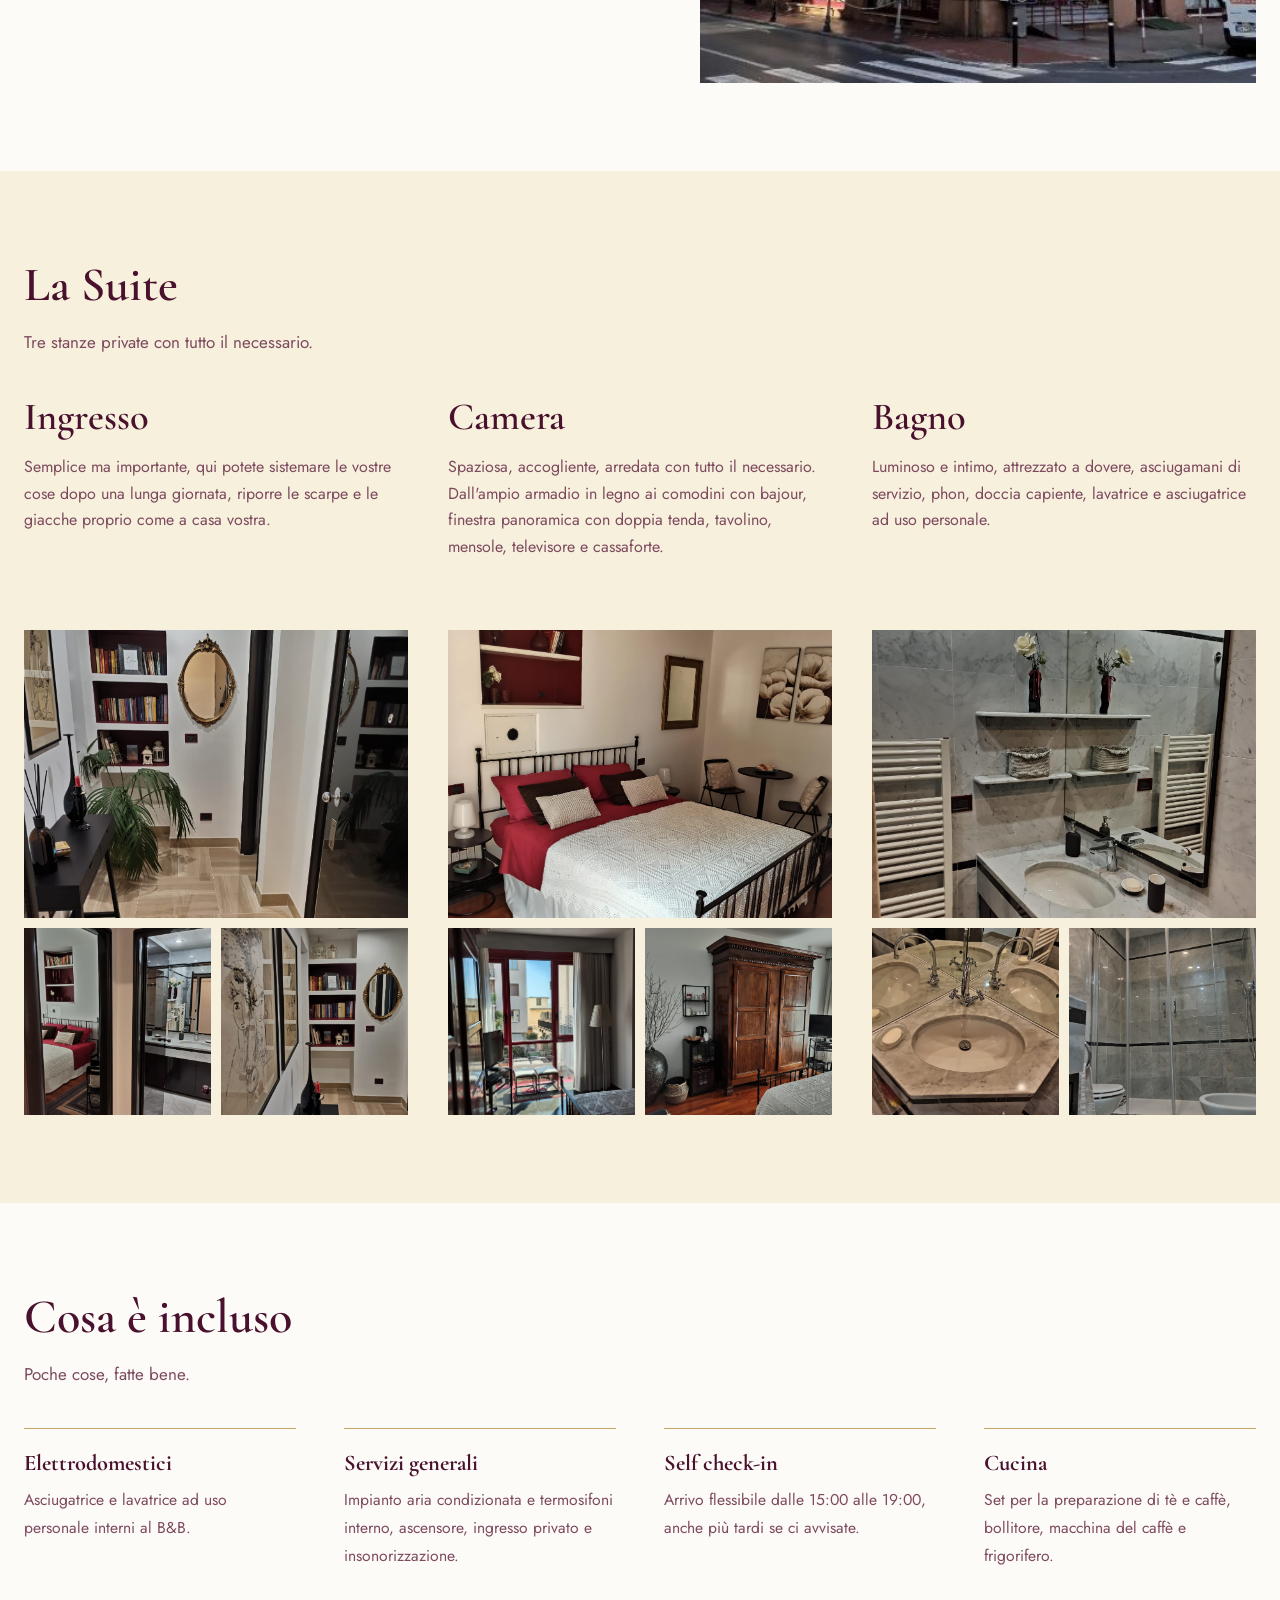
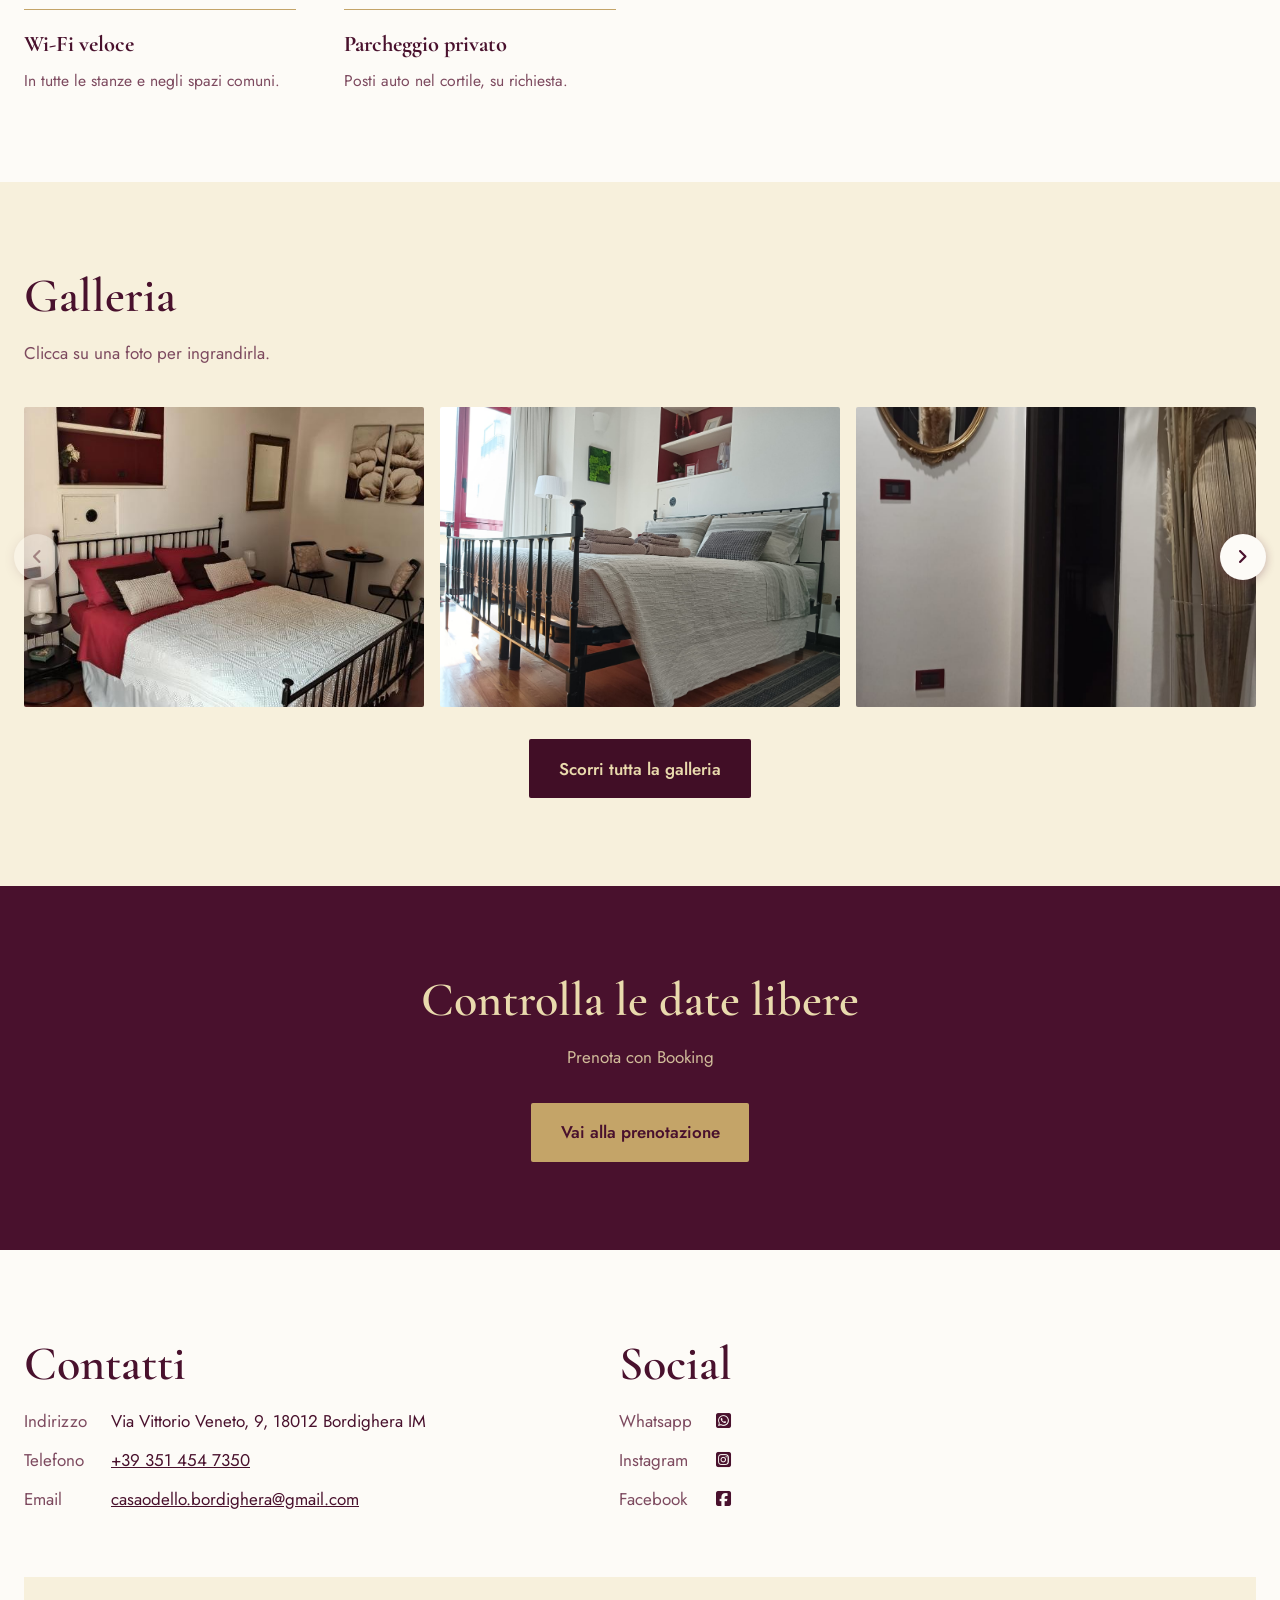
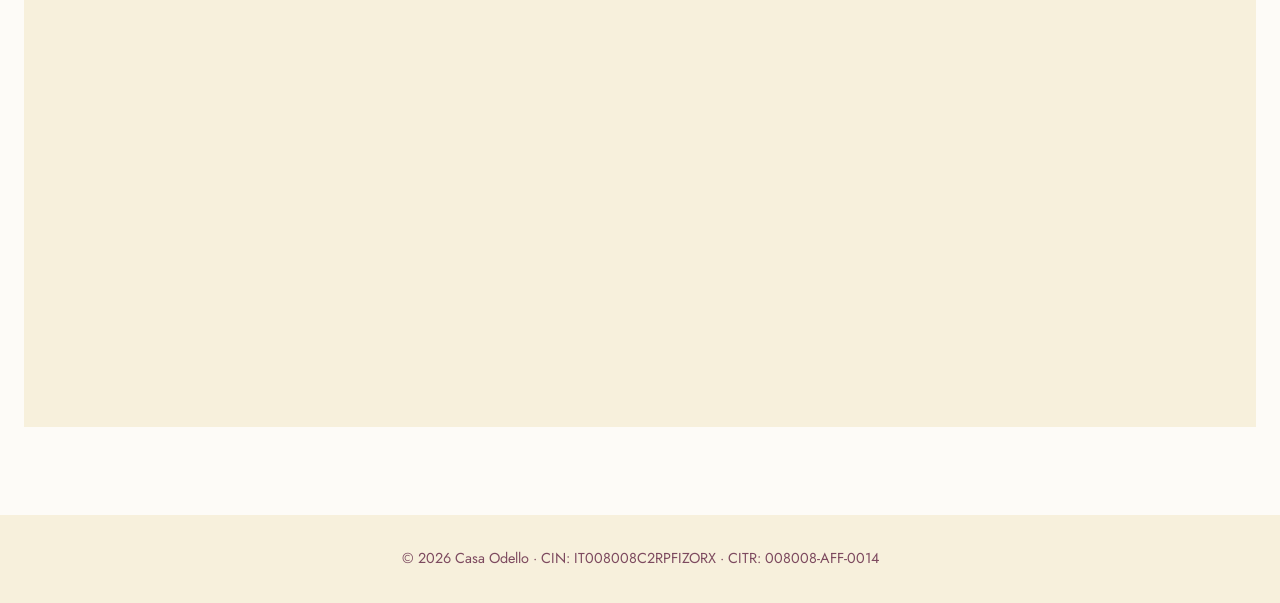
==== commit 3c21f30d: "no mail" ====
--- a/sito/index.html
+++ b/sito/index.html
@@ -39,7 +39,7 @@
           <p>Suite luminosa, intima e riservata perfetta per un weekend nella nostra Riviera dei Fiori.</p>
           <div class="actions">
             <a href="mail.html" class="btn">Prenota il tuo soggiorno con noi</a>
-            <a href="#suite" class="btn">Vedi la suite</a>
+            <a href="#suite" class="btn ghost">Vedi la suite</a>
           </div>
         </div>
         <div class="hero-logo-wrapper">
